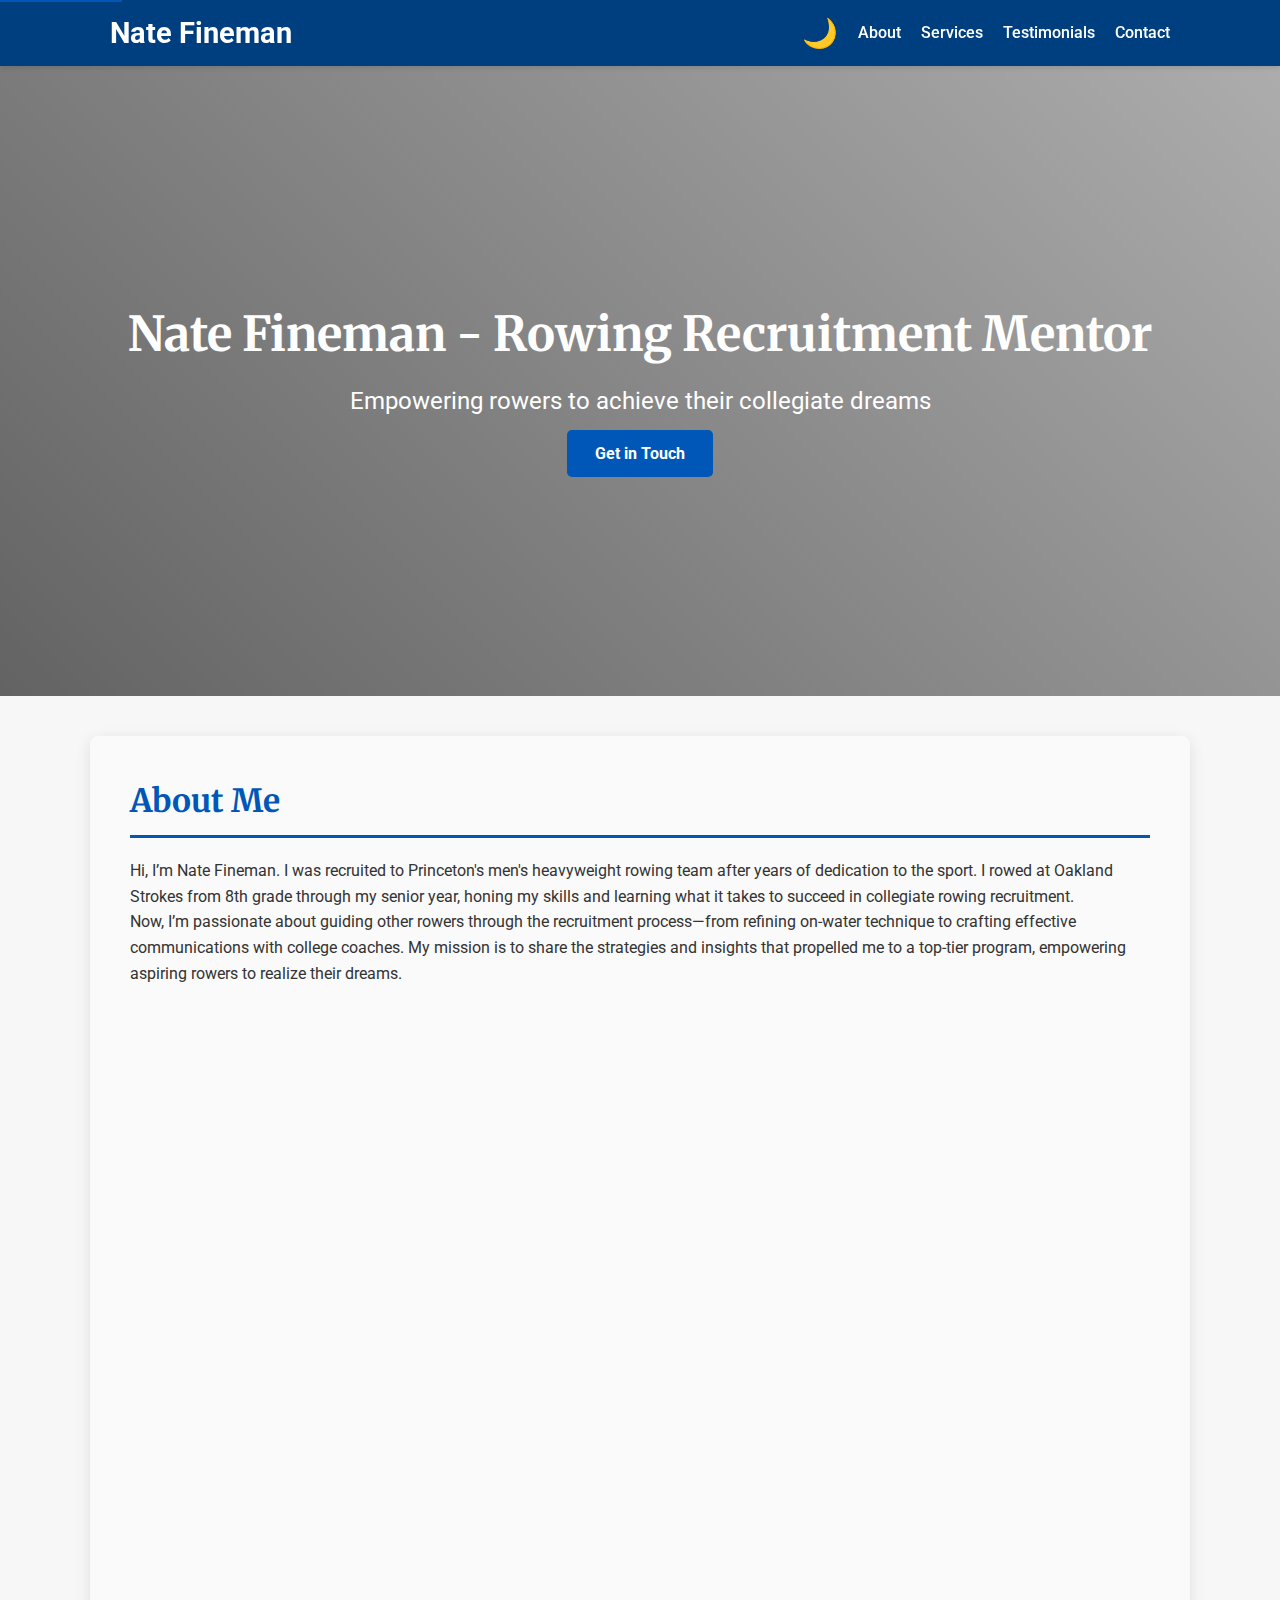
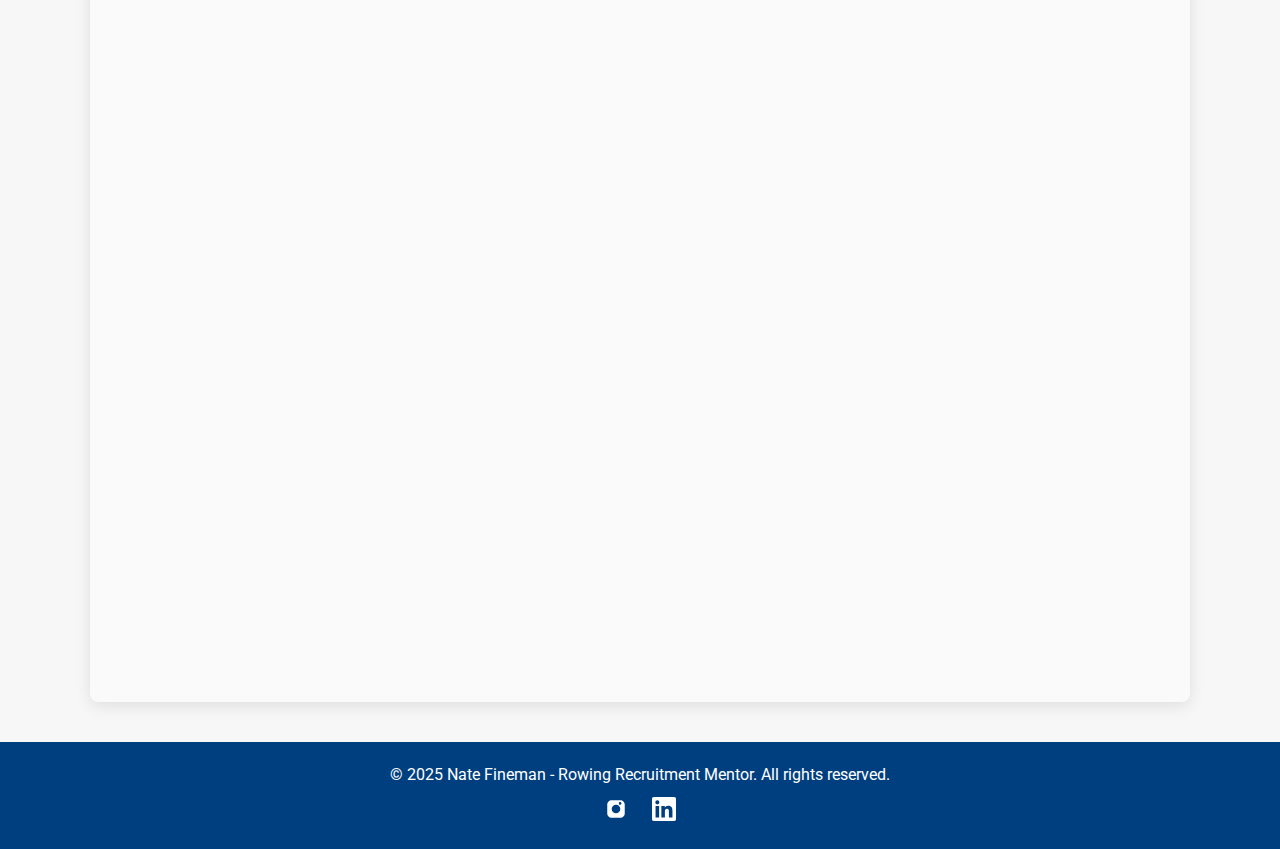
==== index.html @ 08d8b44f "Update index.html" ====
<!DOCTYPE html>
<html lang="en">
<head>
  <meta charset="UTF-8">
  <meta name="description" content="Nate Fineman - Rowing Recruitment Mentor: Helping rowers get recruited to top colleges and teams.">
  <meta name="viewport" content="width=device-width, initial-scale=1">
  <title>Nate Fineman - Rowing Recruitment Mentor</title>
  <meta name="theme-color" content="#0057B8">
  
  <!-- Favicon -->
  <link rel="icon" href="https://via.placeholder.com/32" type="image/png">
  
  <!-- Open Graph / Social Meta Tags -->
  <meta property="og:title" content="Nate Fineman - Rowing Recruitment Mentor">
  <meta property="og:description" content="Helping rowers get recruited to top colleges and teams.">
  <meta property="og:image" content="https://i.ytimg.com/vi/2VsA6l3FQAg/maxresdefault.jpg">
  <meta property="og:url" content="https://natefineman.github.io/">
  <meta property="og:type" content="website">
  
  <!-- Twitter -->
  <meta name="twitter:card" content="summary_large_image">
  <meta name="twitter:title" content="Nate Fineman - Rowing Recruitment Mentor">
  <meta name="twitter:description" content="Helping rowers get recruited to top colleges and teams.">
  <meta name="twitter:image" content="https://i.ytimg.com/vi/2VsA6l3FQAg/maxresdefault.jpg">
  
  <!-- JSON-LD Structured Data with expanded social profiles -->
  <script type="application/ld+json">
  {
    "@context": "http://schema.org",
    "@type": "Organization",
    "name": "Nate Fineman - Rowing Recruitment Mentor",
    "url": "https://natefineman.github.io/",
    "logo": "https://via.placeholder.com/150",
    "sameAs": [
      "https://instagram.com/nathanfineman",
      "https://www.linkedin.com/in/nate-fineman-291195262/"
    ]
  }
  </script>
  
  <!-- Google Fonts: Merriweather for headings, Roboto for body -->
  <link href="https://fonts.googleapis.com/css2?family=Merriweather:wght@700&family=Roboto:wght@400;700&display=swap" rel="stylesheet">
  
  <!-- Polyfill for Intersection Observer (for older browsers) -->
  <script async src="https://polyfill.io/v3/polyfill.min.js?features=IntersectionObserver"></script>
  
  <!-- CSS -->
  <style>
    /* Skip Link for Accessibility */
    .skip-link {
      position: absolute;
      top: -40px;
      left: 0;
      background: var(--primary-color);
      color: #fff;
      padding: 8px;
      z-index: 10000;
      transition: top 0.3s;
    }
    .skip-link:focus {
      top: 0;
    }
    
    /* CSS Variables for theming */
    :root {
      --primary-color: #0057B8;
      --primary-dark: #003f7f;
      --nav-bg: #003f7f;
      --text-color: #333;
      --bg-color: #f7f7f7;
      --card-bg: #fafafa;
      --newsletter-bg: #e7f0ff;
    }
    .dark-mode {
      --primary-color: #4a90e2;
      --primary-dark: #357ABD;
      --nav-bg: #111;
      --text-color: #fff;
      --bg-color: #222;
      --card-bg: #444;
      --newsletter-bg: #555;
    }
    /* Extra overlay adjustment for dark mode */
    body.dark-mode header::before {
      background: linear-gradient(45deg, rgba(0,0,0,0.8), rgba(0,0,0,0.6));
    }
    
    /* Reset & Base Styles */
    * {
      margin: 0;
      padding: 0;
      box-sizing: border-box;
    }
    body {
      font-family: 'Roboto', sans-serif;
      background: var(--bg-color);
      color: var(--text-color);
      line-height: 1.6;
      scroll-behavior: smooth;
    }
    h1, h2, h3 {
      font-family: 'Merriweather', serif;
    }
    a {
      text-decoration: none;
      color: inherit;
    }
    button {
      border: none;
      cursor: pointer;
      font-family: inherit;
    }
    a:focus, button:focus, input:focus, textarea:focus {
      outline: 2px dashed var(--primary-color);
      outline-offset: 3px;
    }
    
    /* Scroll Progress Bar */
    #progressBar {
      position: fixed;
      top: 0;
      left: 0;
      height: 4px;
      background: var(--primary-color);
      width: 0%;
      z-index: 1000;
      transition: width 0.2s ease-out;
    }
    
    /* Navigation */
    nav {
      background: var(--nav-bg);
      box-shadow: 0 2px 5px rgba(0,0,0,0.1);
      position: sticky;
      top: 0;
      z-index: 999;
    }
    .nav-container {
      max-width: 1100px;
      margin: 0 auto;
      padding: 10px 20px;
      display: flex;
      justify-content: space-between;
      align-items: center;
    }
    .nav-logo {
      font-size: 1.8rem;
      font-weight: 700;
      color: #fff;
      transition: transform 0.3s;
      /* This pushes other items (hamburger and dark mode toggle) to the right */
      flex: 1;
    }
    .nav-logo:hover {
      transform: scale(1.05);
    }
    /* Default desktop menu */
    .nav-menu {
      list-style: none;
      display: flex;
      align-items: center;
    }
    .nav-menu li {
      margin-left: 20px;
    }
    .nav-menu li a {
      color: #fff;
      font-weight: 500;
      transition: color 0.3s;
    }
    .nav-menu li a:hover {
      color: #cce0ff;
    }
    /* Mobile Menu Toggle & Dark Mode Toggle Buttons */
    .menu-toggle,
    #darkModeToggle {
      font-size: 1.8rem;
      color: #fff;
      cursor: pointer;
      background: none;
      margin-left: 10px;
    }
    /* Hide hamburger icon on larger screens */
    @media (min-width: 769px) {
      .menu-toggle {
        display: none;
      }
    }
    /* Mobile Menu: Hidden by default on small screens */
    @media (max-width: 768px) {
      .nav-menu {
        flex-direction: column;
        display: none;
        width: 100%;
      }
      .nav-menu.open {
        display: flex;
      }
    }
    
    /* Hero Section */
    header {
      position: relative;
      background: url('https://i.ytimg.com/vi/2VsA6l3FQAg/maxresdefault.jpg') no-repeat center center/cover;
      background-attachment: fixed;
      height: 70vh;
      color: #fff;
      text-align: center;
      display: flex;
      flex-direction: column;
      justify-content: center;
      padding: 0 20px;
      overflow: hidden;
    }
    header::before {
      content: "";
      position: absolute;
      top: 0;
      left: 0;
      width: 100%;
      height: 100%;
      background: linear-gradient(45deg, rgba(0,0,0,0.6), rgba(0,0,0,0.3));
      z-index: 1;
      pointer-events: none;
    }
    header h1 {
      position: relative;
      z-index: 3;
      font-size: 3rem;
      margin-bottom: 10px;
      animation: fadeInDown 1s ease-out;
    }
    header p {
      position: relative;
      z-index: 3;
      font-size: 1.5rem;
      margin-bottom: 20px;
      animation: fadeInUp 1s ease-out;
    }
    .hero-cta {
      position: relative;
      z-index: 3;
      animation: fadeIn 1.5s ease-out;
    }
    .hero-cta a {
      background: var(--primary-color);
      color: #fff;
      padding: 14px 28px;
      border-radius: 5px;
      font-weight: 700;
      transition: background 0.3s, transform 0.3s;
    }
    .hero-cta a:hover {
      background: var(--primary-dark);
      transform: scale(1.05);
    }
    
    @keyframes fadeInDown {
      from { opacity: 0; transform: translateY(-20px); }
      to { opacity: 1; transform: translateY(0); }
    }
    @keyframes fadeInUp {
      from { opacity: 0; transform: translateY(20px); }
      to { opacity: 1; transform: translateY(0); }
    }
    @keyframes fadeIn {
      from { opacity: 0; }
      to { opacity: 1; }
    }
    
    /* Main Content */
    .container {
      max-width: 1100px;
      margin: 40px auto;
      background: var(--card-bg);
      padding: 40px;
      border-radius: 8px;
      box-shadow: 0 4px 16px rgba(0,0,0,0.1);
    }
    section {
      margin-bottom: 60px;
      opacity: 0;
      transform: translateY(20px);
      transition: opacity 0.6s ease-out, transform 0.6s ease-out;
    }
    section.in-view {
      opacity: 1;
      transform: translateY(0);
    }
    .section-title {
      margin-bottom: 20px;
      color: var(--primary-color);
      font-size: 2rem;
      border-bottom: 3px solid var(--primary-color);
      padding-bottom: 8px;
    }
    
    /* Services Section (CSS Grid) */
    .services {
      display: grid;
      grid-template-columns: repeat(auto-fit, minmax(300px, 1fr));
      gap: 20px;
    }
    .service {
      padding: 20px;
      background: var(--card-bg);
      border: 1px solid #ddd;
      border-radius: 5px;
      transition: transform 0.3s, box-shadow 0.3s;
    }
    .service:hover {
      transform: translateY(-8px);
      box-shadow: 0 8px 20px rgba(0,0,0,0.15);
    }
    .service h3 {
      margin-bottom: 10px;
      color: var(--nav-bg);
    }
    
    /* Testimonials Carousel */
    .carousel {
      position: relative;
      overflow: hidden;
      border: 1px solid #ddd;
      border-radius: 5px;
      background: var(--card-bg);
    }
    .carousel-inner {
      display: flex;
      transition: transform 0.5s ease-in-out;
    }
    .carousel-item {
      min-width: 100%;
      padding: 40px 20px;
      text-align: center;
    }
    .carousel-controls {
      position: absolute;
      top: 50%;
      width: 100%;
      display: flex;
      justify-content: space-between;
      transform: translateY(-50%);
    }
    .carousel-controls button {
      background: rgba(0,0,0,0.5);
      color: #fff;
      padding: 10px;
      font-size: 1.5rem;
      transition: background 0.3s;
    }
    .carousel-controls button:hover {
      background: rgba(0,0,0,0.7);
    }
    
    /* Contact Form */
    form {
      max-width: 600px;
      margin: 0 auto;
    }
    form label {
      display: block;
      margin: 10px 0 5px;
      font-weight: bold;
    }
    form input, form textarea {
      width: 100%;
      padding: 12px;
      border: 1px solid #ddd;
      border-radius: 5px;
      margin-bottom: 15px;
      background: #fff;
      color: var(--text-color);
    }
    form button {
      background: var(--primary-color);
      color: #fff;
      padding: 12px 24px;
      border-radius: 5px;
      font-size: 1rem;
      transition: background 0.3s, transform 0.3s;
    }
    form button:hover {
      background: var(--primary-dark);
      transform: scale(1.02);
    }
    
    /* Footer */
    footer {
      background: var(--nav-bg);
      color: #fff;
      text-align: center;
      padding: 20px;
      margin-top: 20px;
    }
    footer .social-links {
      margin-top: 10px;
    }
    footer .social-links a {
      margin: 0 10px;
      transition: color 0.3s;
    }
    footer .social-links a:hover {
      color: #cce0ff;
    }
    
    /* Back-to-Top Button */
    #backToTop {
      position: fixed;
      bottom: 30px;
      right: 30px;
      background: var(--primary-color);
      color: #fff;
      border-radius: 50%;
      width: 50px;
      height: 50px;
      font-size: 1.5rem;
      display: none;
      align-items: center;
      justify-content: center;
      box-shadow: 0 4px 8px rgba(0,0,0,0.2);
      transition: background 0.3s, transform 0.3s;
      z-index: 1000;
    }
    #backToTop:hover {
      background: var(--primary-dark);
      transform: scale(1.05);
    }
    
    /* Additional focus styling for interactive elements */
    button:focus, a:focus {
      box-shadow: 0 0 0 3px var(--primary-color);
    }
  </style>
</head>
<body>
  <!-- Skip to content link for accessibility -->
  <a href="#mainContent" class="skip-link">Skip to content</a>
  
  <!-- Scroll Progress Bar -->
  <div id="progressBar"></div>
  
  <nav role="navigation">
    <div class="nav-container">
      <div class="nav-logo">Nate Fineman</div>
      <!-- Mobile menu toggle with ARIA attributes -->
      <button class="menu-toggle" id="mobile-menu" aria-label="Toggle navigation" aria-controls="nav-menu" aria-expanded="false">&#9776;</button>
      <!-- Dark mode toggle button -->
      <button id="darkModeToggle" aria-label="Toggle Dark Mode">🌙</button>
      <ul class="nav-menu" id="nav-menu">
        <li><a href="#about">About</a></li>
        <li><a href="#services">Services</a></li>
        <li><a href="#testimonials">Testimonials</a></li>
        <li><a href="#contact">Contact</a></li>
      </ul>
    </div>
  </nav>
  
  <header>
    <h1>Nate Fineman - Rowing Recruitment Mentor</h1>
    <p>Empowering rowers to achieve their collegiate dreams</p>
    <div class="hero-cta">
      <a href="#contact">Get in Touch</a>
    </div>
  </header>
  
  <!-- Main content starts here -->
  <main id="mainContent">
    <div class="container">
      <section id="about">
        <h2 class="section-title">About Me</h2>
        <p>Hi, I’m Nate Fineman. I was recruited to Princeton's men's heavyweight rowing team after years of dedication to the sport. I rowed at Oakland Strokes from 8th grade through my senior year, honing my skills and learning what it takes to succeed in collegiate rowing recruitment.</p>
        <p>Now, I’m passionate about guiding other rowers through the recruitment process—from refining on-water technique to crafting effective communications with college coaches. My mission is to share the strategies and insights that propelled me to a top-tier program, empowering aspiring rowers to realize their dreams.</p>
      </section>
      
      <!-- Services Section -->
      <section id="services">
        <h2 class="section-title">Services</h2>
        <div class="services">
          <div class="service">
            <h3>Video Consultations</h3>
            <p>Connect one-on-one via video calls to receive personalized advice and strategies tailored to your unique strengths and recruitment goals.</p>
          </div>
          <div class="service">
            <h3>PDF Guides</h3>
            <p>Access professionally curated PDF guides filled with actionable tips and insights to help you navigate the recruitment process with confidence.</p>
          </div>
          <div class="service">
            <h3>Ongoing Mentorship &amp; Coaching</h3>
            <p>Benefit from continuous support and expert guidance through regular mentorship sessions designed to refine your skills and keep you on track toward success.</p>
          </div>
        </div>
      </section>
      
      <!-- Testimonials Section with Carousel -->
      <section id="testimonials">
        <h2 class="section-title">Testimonials</h2>
        <div class="carousel" id="carousel">
          <div class="carousel-inner">
            <div class="carousel-item">
              <p>"Nate’s guidance transformed my approach to rowing recruitment. His insights on technique and coach communication made all the difference!"</p>
              <p><strong>- A Recruited Rower</strong></p>
            </div>
            <div class="carousel-item">
              <p>"Thanks to Nate, I refined my training and learned how to effectively reach out to college coaches. His mentorship was invaluable!"</p>
              <p><strong>- Another Successful Recruit</strong></p>
            </div>
          </div>
          <div class="carousel-controls">
            <button id="prev" aria-label="Previous">&#10094;</button>
            <button id="next" aria-label="Next">&#10095;</button>
          </div>
        </div>
      </section>
      
      <!-- Contact Section -->
      <section id="contact">
        <h2 class="section-title">Contact Me</h2>
        <form action="https://formspree.io/f/mldglbzp" method="POST">
          <label for="name">Name</label>
          <input type="text" id="name" name="name" placeholder="Your full name" required>
          
          <label for="email">Email</label>
          <input type="email" id="email" name="email" placeholder="Your email address" required>
          
          <label for="message">Message</label>
          <textarea id="message" name="message" rows="5" placeholder="How can I help you?" required></textarea>
          
          <button type="submit">Send Message</button>
        </form>
      </section>
    </div>
  </main>
  
  <footer>
    <p>&copy; 2025 Nate Fineman - Rowing Recruitment Mentor. All rights reserved.</p>
    <div class="social-links">
      <a href="https://instagram.com/nathanfineman" target="_blank" aria-label="Instagram">
        <!-- Revised Instagram Glyph Icon -->
        <svg xmlns="http://www.w3.org/2000/svg" width="24" height="24" viewBox="0 0 512 512">
          <path fill="currentColor" d="M349.33,69.33H162.67C113.97,69.33,69.33,113.97,69.33,162.67v186.67
            c0,48.7,44.64,93.33,93.33,93.33h186.67c48.7,0,93.33-44.64,93.33-93.33V162.67
            C442.67,113.97,398.03,69.33,349.33,69.33z M256,346.67c-50.63,0-92.02-41.39-92.02-92.02
            S205.37,162.67,256,162.67s92.02,41.39,92.02,92.02S306.63,346.67,256,346.67z
            M370.67,136c0,14.76-11.98,26.73-26.73,26.73S317.21,150.76,317.21,136
            s11.98-26.73,26.73-26.73S370.67,121.24,370.67,136z"/>
        </svg>
      </a>
      <a href="https://www.linkedin.com/in/nate-fineman-291195262/" target="_blank" aria-label="LinkedIn">
        <svg width="24" height="24" viewBox="0 0 24 24">
          <path fill="currentColor" d="M20.447 20.452h-3.554v-5.569c0-1.327-.027-3.037-1.852-3.037-1.853 
          0-2.137 1.445-2.137 2.939v5.667H9.357V9h3.414v1.561h.049c.476-.9 1.637-1.852 
          3.367-1.852 3.601 0 4.268 2.37 4.268 5.455v6.288zM5.337 
          7.433a2.062 2.062 0 1 1 0-4.124 2.062 2.062 0 0 1 0 4.124zm1.777 
          13.019H3.56V9h3.554v11.452zM22.225 0H1.771C.792 0 0 .771 0 
          1.723v20.554C0 23.229.792 24 1.771 24h20.451C23.208 24 24 
          23.229 24 22.277V1.723C24 .771 23.208 0 22.225 0z"/>
        </svg>
      </a>
    </div>
  </footer>
  
  <button id="backToTop" aria-label="Back to Top">&#8679;</button>
  
  <!-- JavaScript -->
  <script>
    // Mobile Navigation Toggle
    const menuToggle = document.getElementById('mobile-menu');
    const navMenu = document.getElementById('nav-menu');
    menuToggle.addEventListener('click', () => {
      navMenu.classList.toggle('open');
      const expanded = navMenu.classList.contains('open');
      menuToggle.setAttribute('aria-expanded', expanded);
    });
    
    // Smooth Scrolling for Nav Links
    document.querySelectorAll('nav a').forEach(anchor => {
      anchor.addEventListener('click', function(e) {
        e.preventDefault();
        const targetID = this.getAttribute('href').substring(1);
        document.getElementById(targetID).scrollIntoView({ behavior: 'smooth' });
        if (window.innerWidth < 768) {
          navMenu.classList.remove('open');
          menuToggle.setAttribute('aria-expanded', false);
        }
      });
    });
    
    // Dark Mode Toggle with localStorage support
    const darkModeToggle = document.getElementById('darkModeToggle');
    darkModeToggle.addEventListener('click', () => {
      document.body.classList.toggle('dark-mode');
      localStorage.setItem('darkMode', document.body.classList.contains('dark-mode'));
      darkModeToggle.textContent = document.body.classList.contains('dark-mode') ? '☀️' : '🌙';
    });
    if (localStorage.getItem('darkMode') === 'true') {
      document.body.classList.add('dark-mode');
      darkModeToggle.textContent = '☀️';
    }
    
    // Testimonials Carousel Functionality
    const carousel = document.getElementById('carousel');
    const carouselInner = carousel.querySelector('.carousel-inner');
    const carouselItems = carousel.querySelectorAll('.carousel-item');
    const prevButton = document.getElementById('prev');
    const nextButton = document.getElementById('next');
    let currentIndex = 0;
    const totalItems = carouselItems.length;
    let autoAdvanceInterval;
    
    function showItem(index) {
      carouselInner.style.transform = `translateX(-${index * 100}%)`;
    }
    
    function autoAdvance() {
      currentIndex = (currentIndex + 1) % totalItems;
      showItem(currentIndex);
    }
    
    prevButton.addEventListener('click', () => {
      currentIndex = (currentIndex - 1 + totalItems) % totalItems;
      showItem(currentIndex);
    });
    nextButton.addEventListener('click', () => {
      currentIndex = (currentIndex + 1) % totalItems;
      showItem(currentIndex);
    });
    
    autoAdvanceInterval = setInterval(autoAdvance, 5000);
    carousel.addEventListener('mouseenter', () => clearInterval(autoAdvanceInterval));
    carousel.addEventListener('mouseleave', () => autoAdvanceInterval = setInterval(autoAdvance, 5000));
    
    // Back-to-Top Button & Scroll Progress Bar
    const backToTop = document.getElementById('backToTop');
    window.addEventListener('scroll', () => {
      backToTop.style.display = (window.pageYOffset > 300) ? 'flex' : 'none';
      const scrollProgress = (window.pageYOffset / (document.body.scrollHeight - window.innerHeight)) * 100;
      document.getElementById('progressBar').style.width = scrollProgress + '%';
    });
    backToTop.addEventListener('click', () => {
      window.scrollTo({ top: 0, behavior: 'smooth' });
    });
    
    // Section Fade-In on Scroll using Intersection Observer
    const observer = new IntersectionObserver(entries => {
      entries.forEach(entry => {
        if (entry.isIntersecting) {
          entry.target.classList.add('in-view');
          observer.unobserve(entry.target);
        }
      });
    }, { threshold: 0.1 });
    document.querySelectorAll('section').forEach(section => observer.observe(section));
  </script>
</body>
</html>
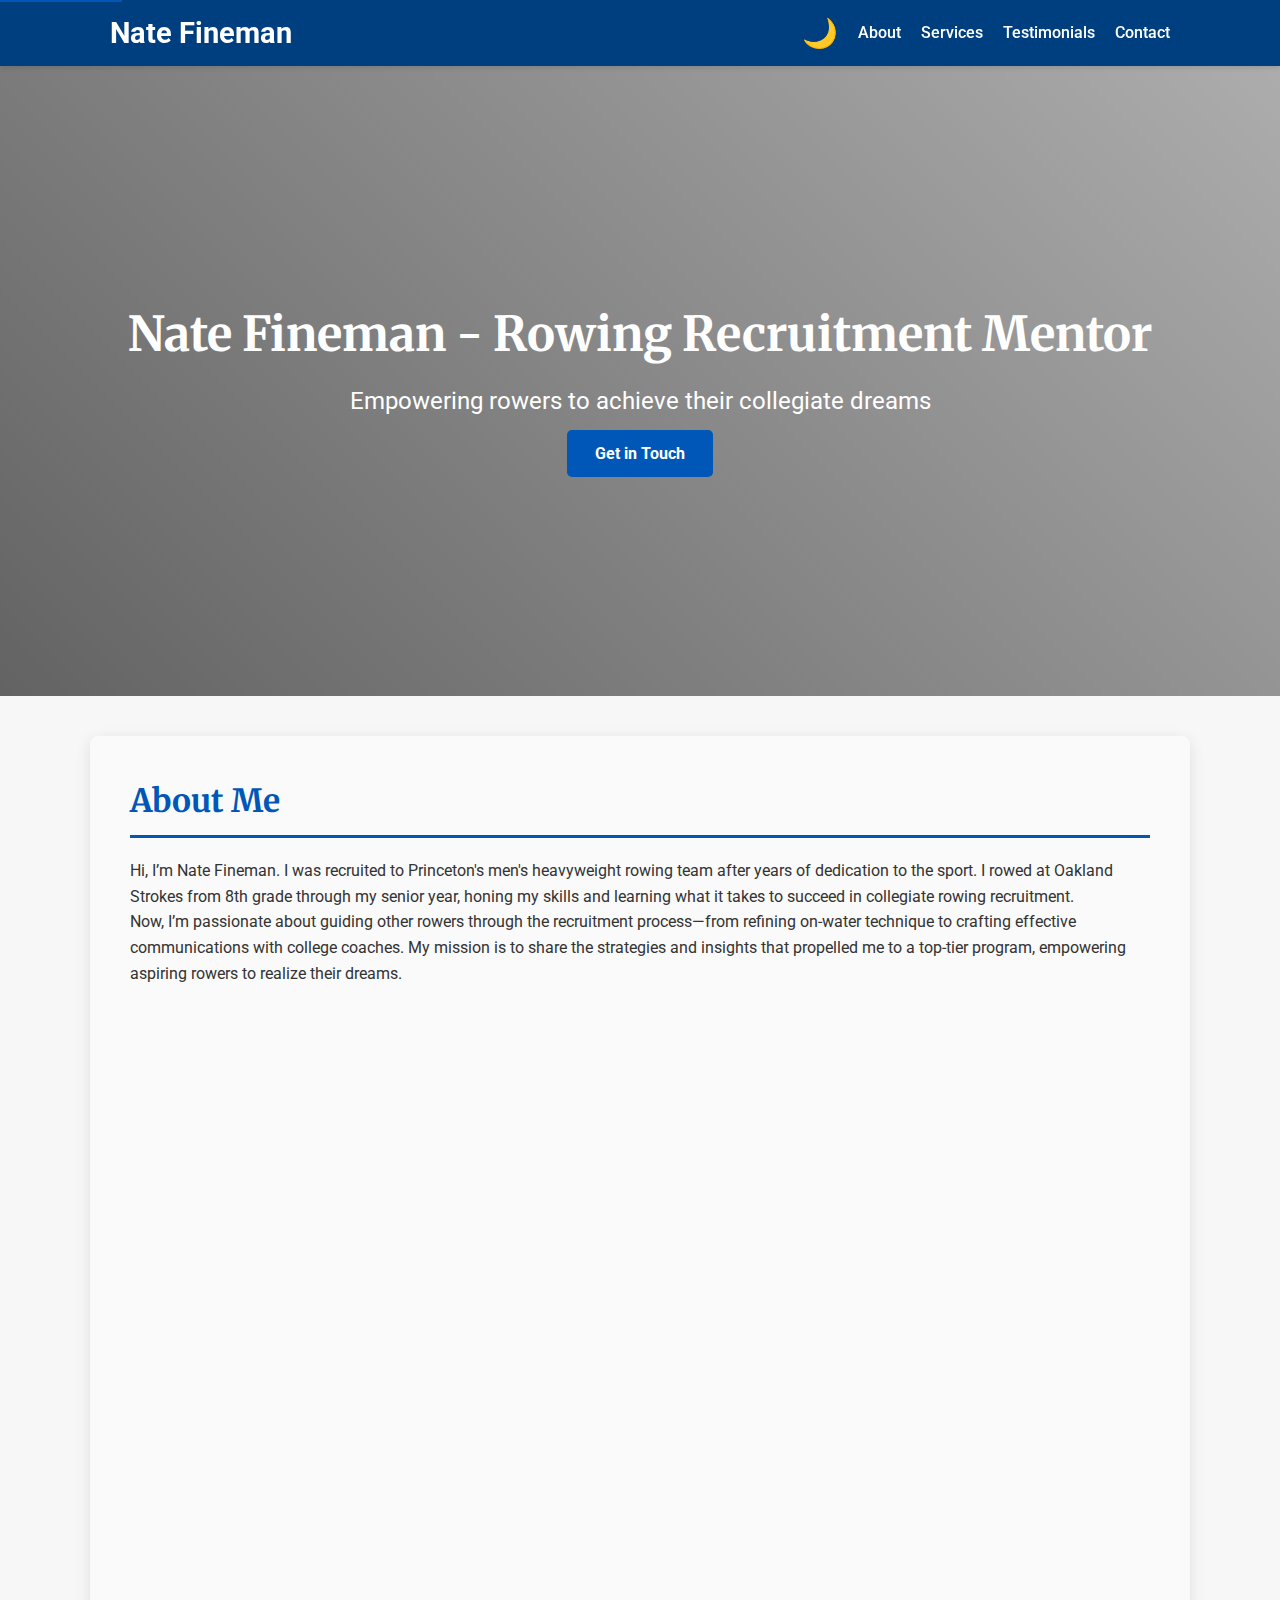
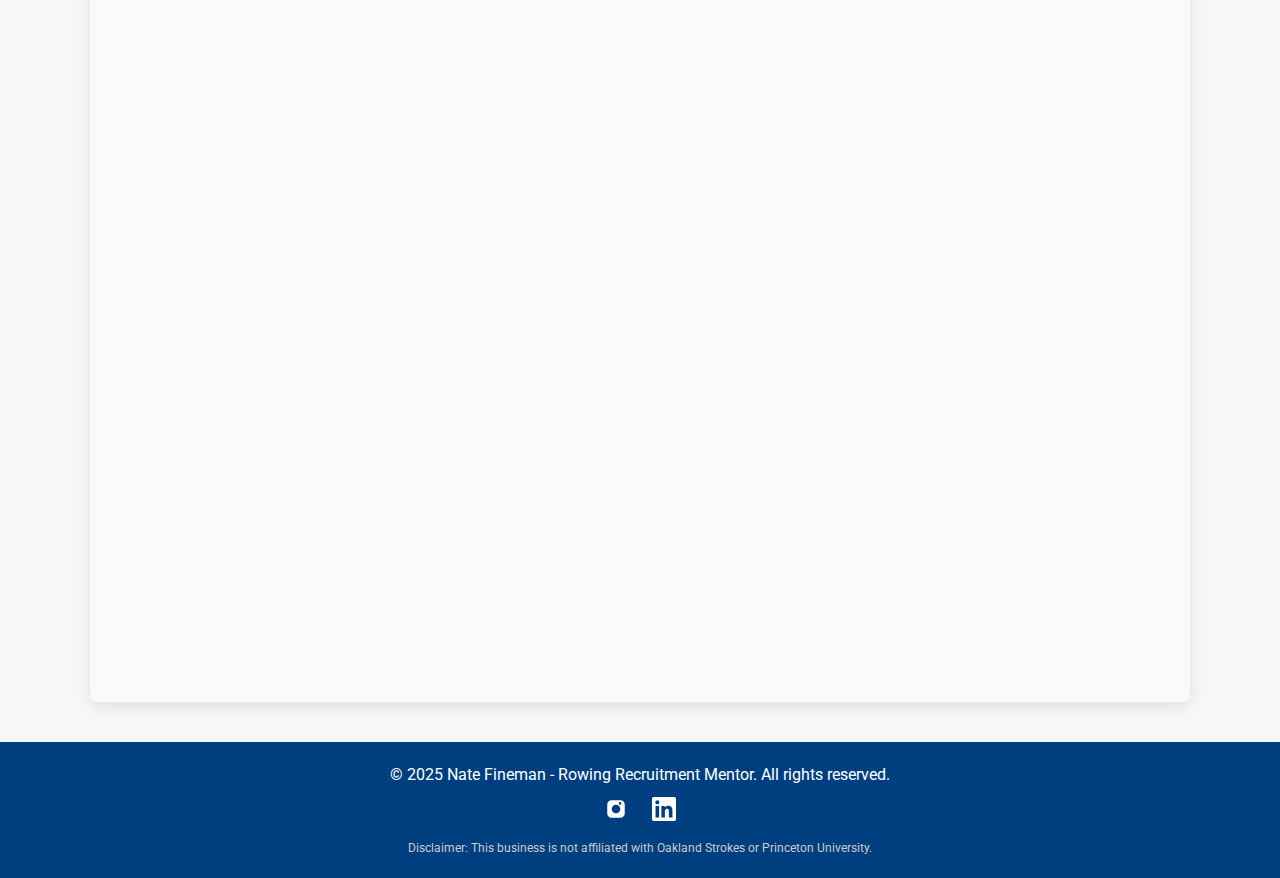
==== commit 149aefff: "Update index.html" ====
--- a/index.html
+++ b/index.html
@@ -402,6 +402,11 @@
     }
     footer .social-links a:hover {
       color: #cce0ff;
+    }
+    footer .disclaimer {
+      font-size: 0.75rem;
+      margin-top: 10px;
+      color: #ccc;
     }
     
     /* Back-to-Top Button */
@@ -558,6 +563,7 @@
         </svg>
       </a>
     </div>
+    <p class="disclaimer">Disclaimer: This business is not affiliated with Oakland Strokes or Princeton University.</p>
   </footer>
   
   <button id="backToTop" aria-label="Back to Top">&#8679;</button>
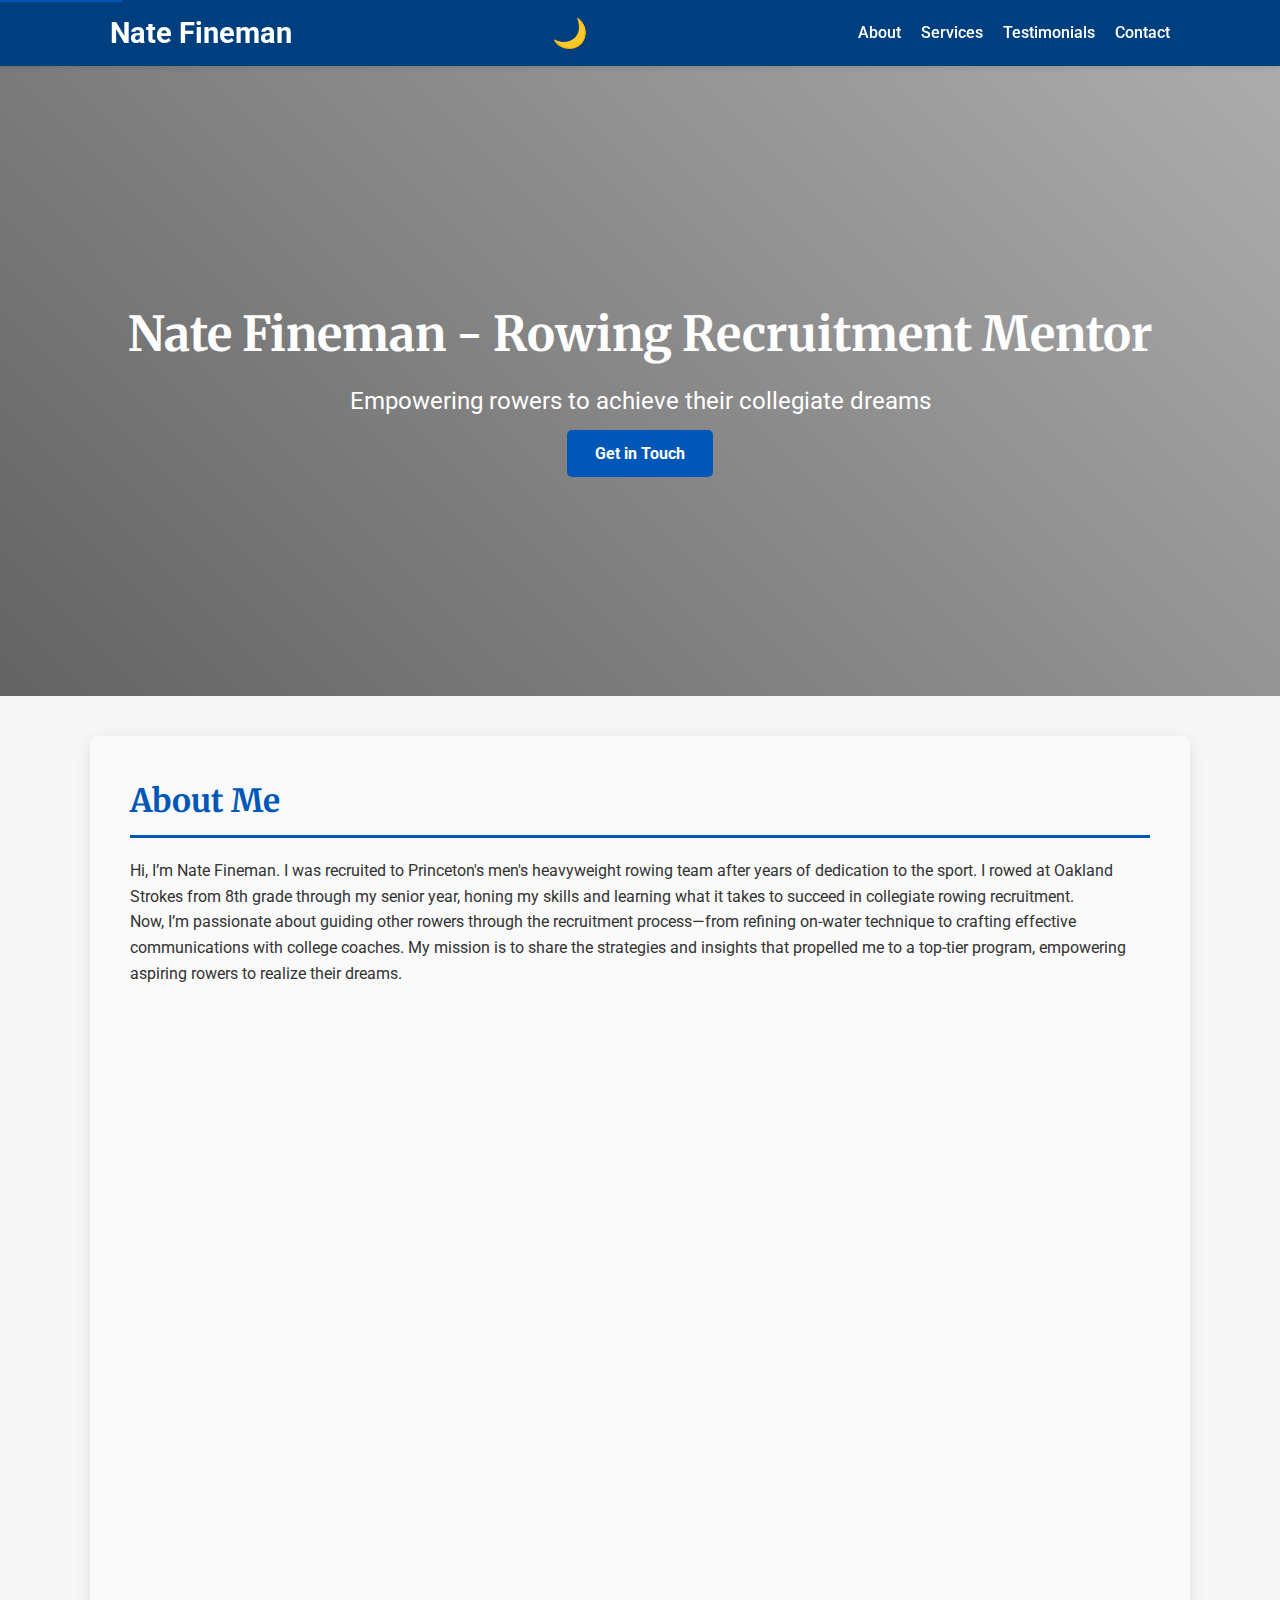
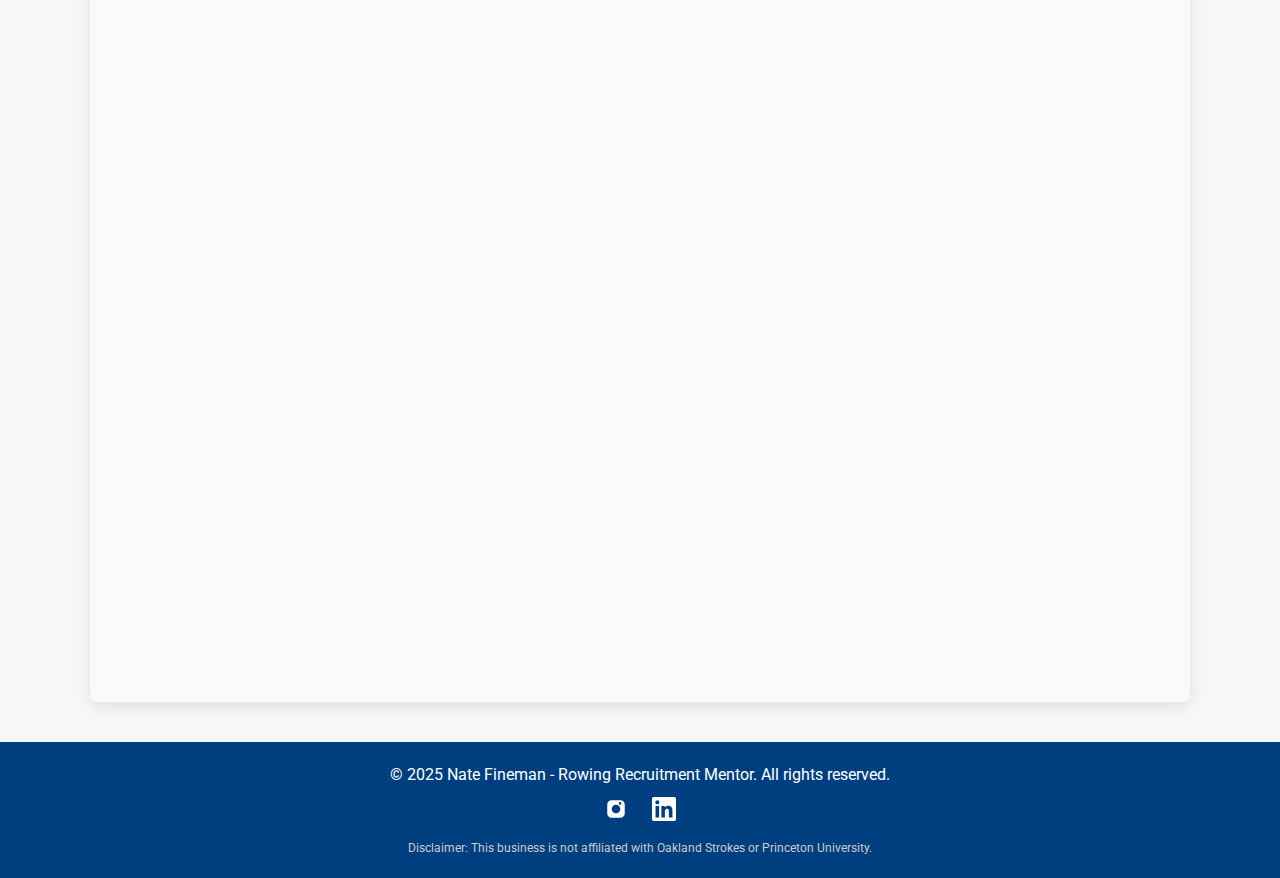
==== commit bfc023c5: "Update index.html" ====
--- a/index.html
+++ b/index.html
@@ -115,18 +115,6 @@
       outline-offset: 3px;
     }
     
-    /* Scroll Progress Bar */
-    #progressBar {
-      position: fixed;
-      top: 0;
-      left: 0;
-      height: 4px;
-      background: var(--primary-color);
-      width: 0%;
-      z-index: 1000;
-      transition: width 0.2s ease-out;
-    }
-    
     /* Navigation */
     nav {
       background: var(--nav-bg);
@@ -147,12 +135,7 @@
       font-size: 1.8rem;
       font-weight: 700;
       color: #fff;
-      transition: transform 0.3s;
-      /* This pushes other items (hamburger and dark mode toggle) to the right */
-      flex: 1;
-    }
-    .nav-logo:hover {
-      transform: scale(1.05);
+      /* Removed hover scaling to prevent jump */
     }
     /* Default desktop menu */
     .nav-menu {
@@ -441,9 +424,6 @@
 <body>
   <!-- Skip to content link for accessibility -->
   <a href="#mainContent" class="skip-link">Skip to content</a>
-  
-  <!-- Scroll Progress Bar -->
-  <div id="progressBar"></div>
   
   <nav role="navigation">
     <div class="nav-container">
@@ -636,12 +616,10 @@
     carousel.addEventListener('mouseenter', () => clearInterval(autoAdvanceInterval));
     carousel.addEventListener('mouseleave', () => autoAdvanceInterval = setInterval(autoAdvance, 5000));
     
-    // Back-to-Top Button & Scroll Progress Bar
+    // Back-to-Top Button
     const backToTop = document.getElementById('backToTop');
     window.addEventListener('scroll', () => {
       backToTop.style.display = (window.pageYOffset > 300) ? 'flex' : 'none';
-      const scrollProgress = (window.pageYOffset / (document.body.scrollHeight - window.innerHeight)) * 100;
-      document.getElementById('progressBar').style.width = scrollProgress + '%';
     });
     backToTop.addEventListener('click', () => {
       window.scrollTo({ top: 0, behavior: 'smooth' });
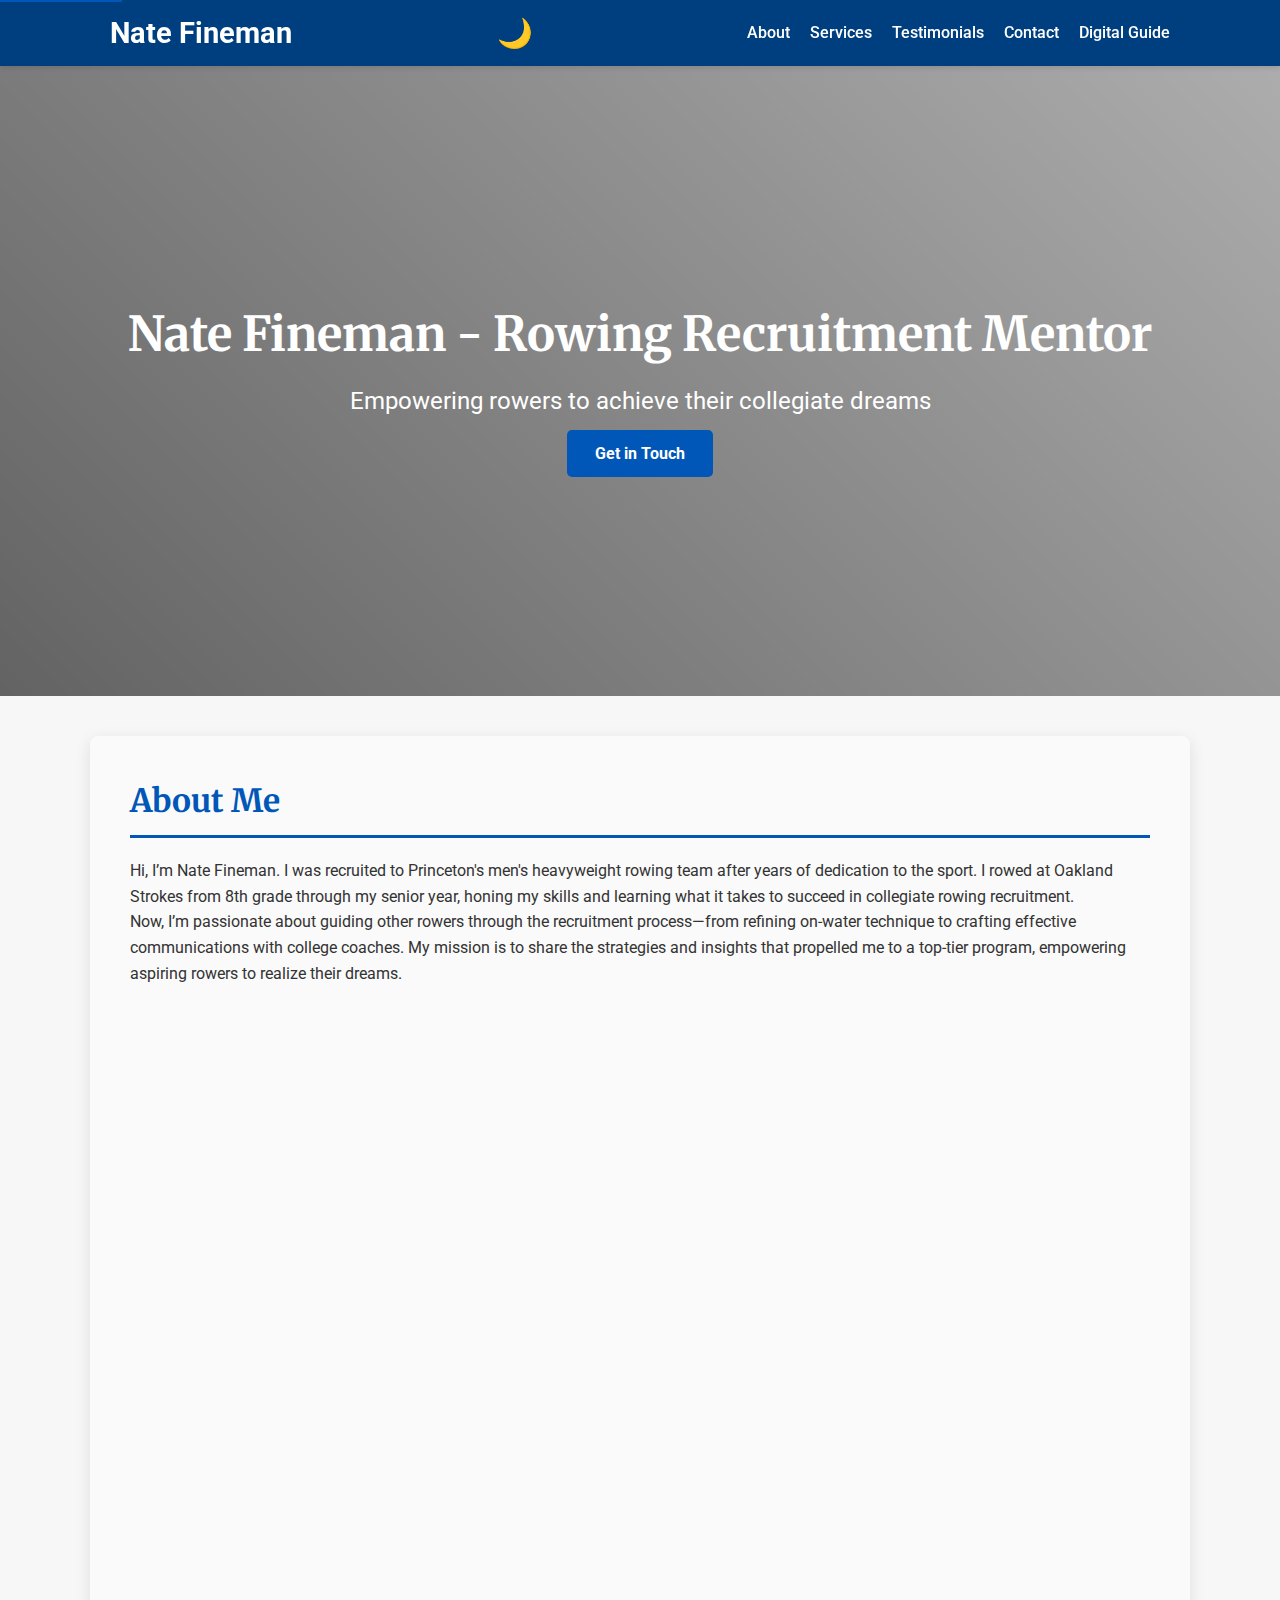
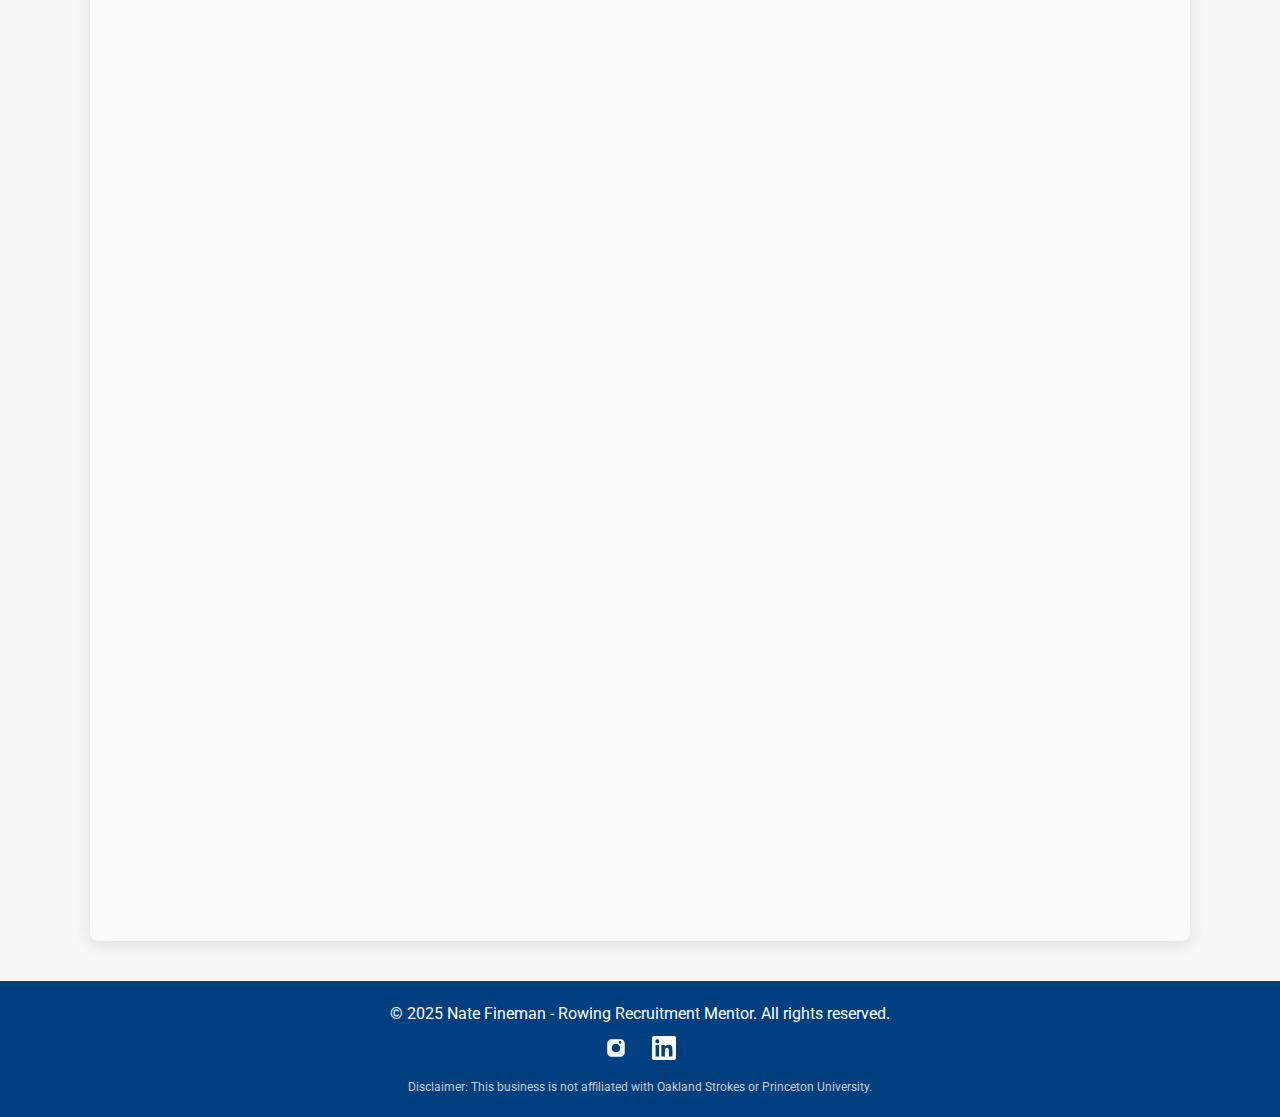
==== commit 465661bc: "Update index.html" ====
--- a/index.html
+++ b/index.html
@@ -135,7 +135,6 @@
       font-size: 1.8rem;
       font-weight: 700;
       color: #fff;
-      /* Removed hover scaling to prevent jump */
     }
     /* Default desktop menu */
     .nav-menu {
@@ -437,6 +436,8 @@
         <li><a href="#services">Services</a></li>
         <li><a href="#testimonials">Testimonials</a></li>
         <li><a href="#contact">Contact</a></li>
+        <!-- New Digital Guide Link -->
+        <li><a href="guide.html">Digital Guide</a></li>
       </ul>
     </div>
   </nav>
@@ -456,6 +457,15 @@
         <h2 class="section-title">About Me</h2>
         <p>Hi, I’m Nate Fineman. I was recruited to Princeton's men's heavyweight rowing team after years of dedication to the sport. I rowed at Oakland Strokes from 8th grade through my senior year, honing my skills and learning what it takes to succeed in collegiate rowing recruitment.</p>
         <p>Now, I’m passionate about guiding other rowers through the recruitment process—from refining on-water technique to crafting effective communications with college coaches. My mission is to share the strategies and insights that propelled me to a top-tier program, empowering aspiring rowers to realize their dreams.</p>
+      </section>
+      
+      <!-- New Digital Guide Promo Section -->
+      <section id="digital-guide">
+        <h2 class="section-title">Digital Guide</h2>
+        <p>Discover our comprehensive digital guide to improving your 2K erg time! Perfect for rowers at all levels looking to refine their technique and boost performance. Click below to learn more and purchase your copy today.</p>
+        <div style="text-align:center; margin-top:20px;">
+          <a href="guide.html" class="btn" style="padding: 14px 28px; background: var(--primary-color); color: #fff; text-decoration: none; border-radius: 5px;">View Digital Guide</a>
+        </div>
       </section>
       
       <!-- Services Section -->
@@ -521,7 +531,6 @@
     <p>&copy; 2025 Nate Fineman - Rowing Recruitment Mentor. All rights reserved.</p>
     <div class="social-links">
       <a href="https://instagram.com/nathanfineman" target="_blank" aria-label="Instagram">
-        <!-- Revised Instagram Glyph Icon -->
         <svg xmlns="http://www.w3.org/2000/svg" width="24" height="24" viewBox="0 0 512 512">
           <path fill="currentColor" d="M349.33,69.33H162.67C113.97,69.33,69.33,113.97,69.33,162.67v186.67
             c0,48.7,44.64,93.33,93.33,93.33h186.67c48.7,0,93.33-44.64,93.33-93.33V162.67
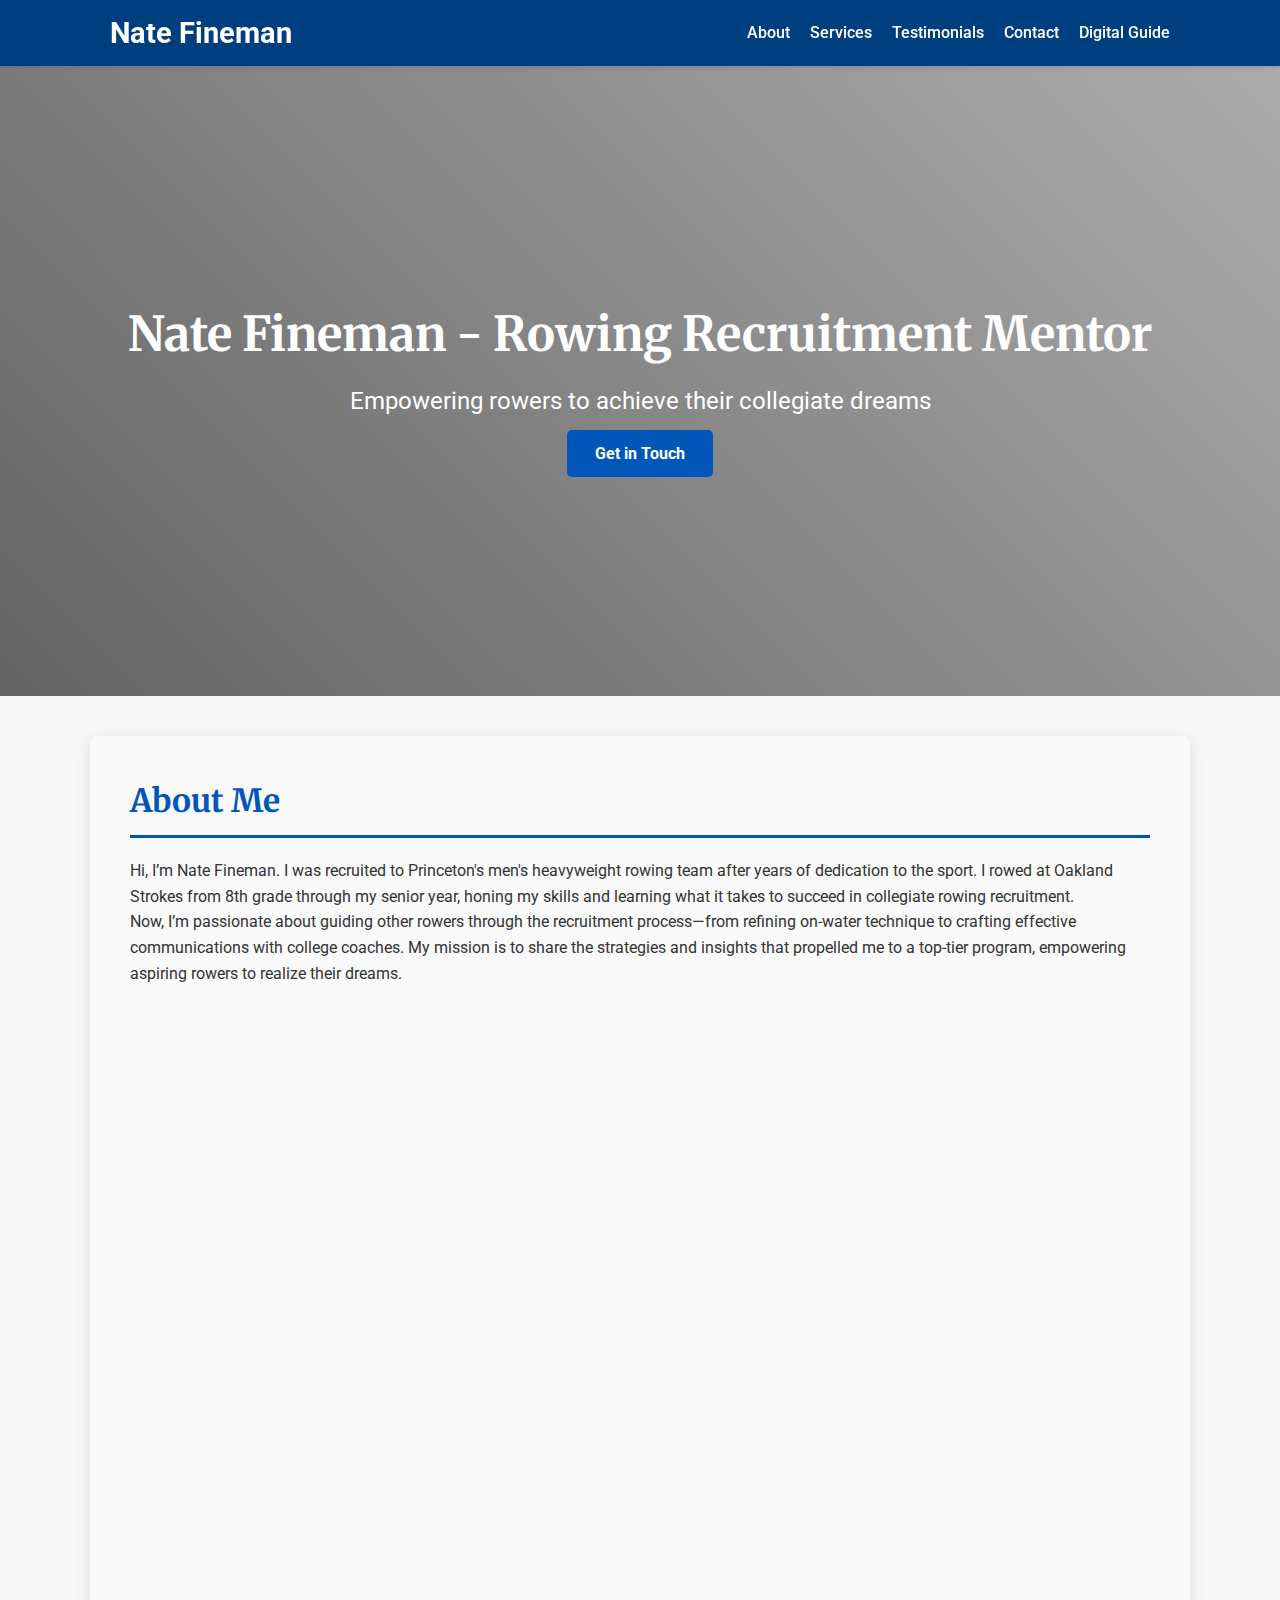
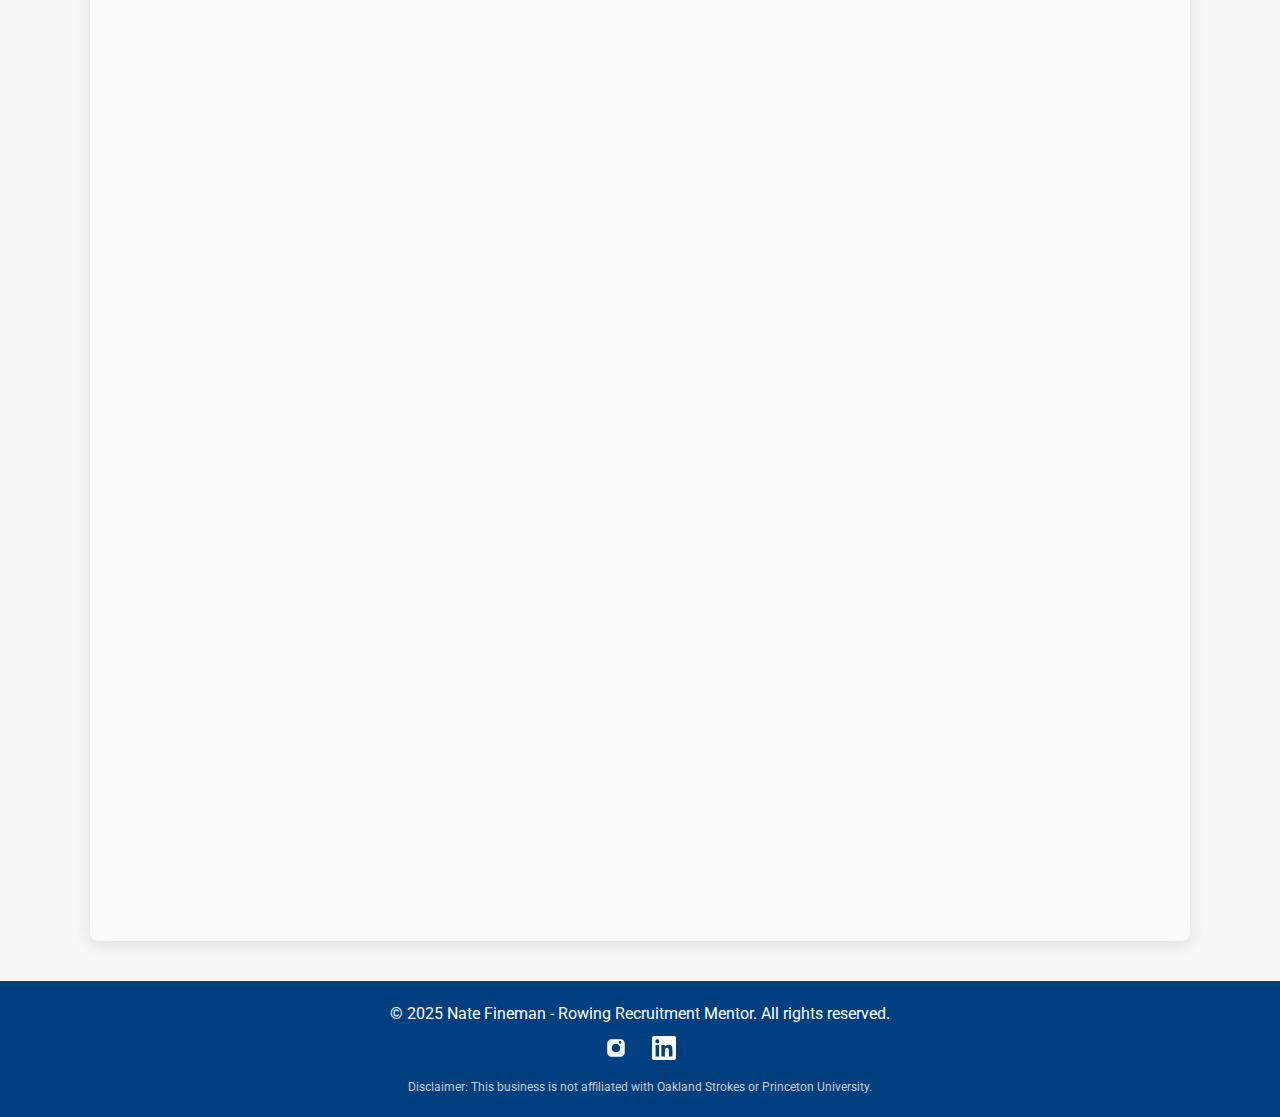
==== commit a70c4483: "Update index.html" ====
--- a/index.html
+++ b/index.html
@@ -46,45 +46,6 @@
   
   <!-- CSS -->
   <style>
-    /* Skip Link for Accessibility */
-    .skip-link {
-      position: absolute;
-      top: -40px;
-      left: 0;
-      background: var(--primary-color);
-      color: #fff;
-      padding: 8px;
-      z-index: 10000;
-      transition: top 0.3s;
-    }
-    .skip-link:focus {
-      top: 0;
-    }
-    
-    /* CSS Variables for theming */
-    :root {
-      --primary-color: #0057B8;
-      --primary-dark: #003f7f;
-      --nav-bg: #003f7f;
-      --text-color: #333;
-      --bg-color: #f7f7f7;
-      --card-bg: #fafafa;
-      --newsletter-bg: #e7f0ff;
-    }
-    .dark-mode {
-      --primary-color: #4a90e2;
-      --primary-dark: #357ABD;
-      --nav-bg: #111;
-      --text-color: #fff;
-      --bg-color: #222;
-      --card-bg: #444;
-      --newsletter-bg: #555;
-    }
-    /* Extra overlay adjustment for dark mode */
-    body.dark-mode header::before {
-      background: linear-gradient(45deg, rgba(0,0,0,0.8), rgba(0,0,0,0.6));
-    }
-    
     /* Reset & Base Styles */
     * {
       margin: 0;
@@ -93,8 +54,8 @@
     }
     body {
       font-family: 'Roboto', sans-serif;
-      background: var(--bg-color);
-      color: var(--text-color);
+      background: #f7f7f7;
+      color: #333;
       line-height: 1.6;
       scroll-behavior: smooth;
     }
@@ -111,13 +72,13 @@
       font-family: inherit;
     }
     a:focus, button:focus, input:focus, textarea:focus {
-      outline: 2px dashed var(--primary-color);
+      outline: 2px dashed #0057B8;
       outline-offset: 3px;
     }
     
     /* Navigation */
     nav {
-      background: var(--nav-bg);
+      background: #003f7f;
       box-shadow: 0 2px 5px rgba(0,0,0,0.1);
       position: sticky;
       top: 0;
@@ -136,7 +97,6 @@
       font-weight: 700;
       color: #fff;
     }
-    /* Default desktop menu */
     .nav-menu {
       list-style: none;
       display: flex;
@@ -153,22 +113,18 @@
     .nav-menu li a:hover {
       color: #cce0ff;
     }
-    /* Mobile Menu Toggle & Dark Mode Toggle Buttons */
-    .menu-toggle,
-    #darkModeToggle {
+    .menu-toggle {
       font-size: 1.8rem;
       color: #fff;
       cursor: pointer;
       background: none;
       margin-left: 10px;
     }
-    /* Hide hamburger icon on larger screens */
     @media (min-width: 769px) {
       .menu-toggle {
         display: none;
       }
     }
-    /* Mobile Menu: Hidden by default on small screens */
     @media (max-width: 768px) {
       .nav-menu {
         flex-direction: column;
@@ -225,7 +181,7 @@
       animation: fadeIn 1.5s ease-out;
     }
     .hero-cta a {
-      background: var(--primary-color);
+      background: #0057B8;
       color: #fff;
       padding: 14px 28px;
       border-radius: 5px;
@@ -233,7 +189,7 @@
       transition: background 0.3s, transform 0.3s;
     }
     .hero-cta a:hover {
-      background: var(--primary-dark);
+      background: #003f7f;
       transform: scale(1.05);
     }
     
@@ -254,7 +210,7 @@
     .container {
       max-width: 1100px;
       margin: 40px auto;
-      background: var(--card-bg);
+      background: #fafafa;
       padding: 40px;
       border-radius: 8px;
       box-shadow: 0 4px 16px rgba(0,0,0,0.1);
@@ -271,9 +227,9 @@
     }
     .section-title {
       margin-bottom: 20px;
-      color: var(--primary-color);
+      color: #0057B8;
       font-size: 2rem;
-      border-bottom: 3px solid var(--primary-color);
+      border-bottom: 3px solid #0057B8;
       padding-bottom: 8px;
     }
     
@@ -285,7 +241,7 @@
     }
     .service {
       padding: 20px;
-      background: var(--card-bg);
+      background: #fafafa;
       border: 1px solid #ddd;
       border-radius: 5px;
       transition: transform 0.3s, box-shadow 0.3s;
@@ -296,7 +252,7 @@
     }
     .service h3 {
       margin-bottom: 10px;
-      color: var(--nav-bg);
+      color: #003f7f;
     }
     
     /* Testimonials Carousel */
@@ -305,7 +261,7 @@
       overflow: hidden;
       border: 1px solid #ddd;
       border-radius: 5px;
-      background: var(--card-bg);
+      background: #fafafa;
     }
     .carousel-inner {
       display: flex;
@@ -352,10 +308,10 @@
       border-radius: 5px;
       margin-bottom: 15px;
       background: #fff;
-      color: var(--text-color);
+      color: #333;
     }
     form button {
-      background: var(--primary-color);
+      background: #0057B8;
       color: #fff;
       padding: 12px 24px;
       border-radius: 5px;
@@ -363,13 +319,13 @@
       transition: background 0.3s, transform 0.3s;
     }
     form button:hover {
-      background: var(--primary-dark);
+      background: #003f7f;
       transform: scale(1.02);
     }
     
     /* Footer */
     footer {
-      background: var(--nav-bg);
+      background: #003f7f;
       color: #fff;
       text-align: center;
       padding: 20px;
@@ -396,7 +352,7 @@
       position: fixed;
       bottom: 30px;
       right: 30px;
-      background: var(--primary-color);
+      background: #0057B8;
       color: #fff;
       border-radius: 50%;
       width: 50px;
@@ -410,34 +366,30 @@
       z-index: 1000;
     }
     #backToTop:hover {
-      background: var(--primary-dark);
+      background: #003f7f;
       transform: scale(1.05);
     }
     
     /* Additional focus styling for interactive elements */
     button:focus, a:focus {
-      box-shadow: 0 0 0 3px var(--primary-color);
+      box-shadow: 0 0 0 3px #0057B8;
     }
   </style>
 </head>
 <body>
-  <!-- Skip to content link for accessibility -->
-  <a href="#mainContent" class="skip-link">Skip to content</a>
-  
+  <!-- Navigation -->
   <nav role="navigation">
     <div class="nav-container">
       <div class="nav-logo">Nate Fineman</div>
-      <!-- Mobile menu toggle with ARIA attributes -->
+      <!-- Mobile menu toggle -->
       <button class="menu-toggle" id="mobile-menu" aria-label="Toggle navigation" aria-controls="nav-menu" aria-expanded="false">&#9776;</button>
-      <!-- Dark mode toggle button -->
-      <button id="darkModeToggle" aria-label="Toggle Dark Mode">🌙</button>
       <ul class="nav-menu" id="nav-menu">
         <li><a href="#about">About</a></li>
         <li><a href="#services">Services</a></li>
         <li><a href="#testimonials">Testimonials</a></li>
         <li><a href="#contact">Contact</a></li>
-        <!-- New Digital Guide Link -->
-        <li><a href="guide.html">Digital Guide</a></li>
+        <!-- Updated Digital Guide Link -->
+        <li><a href="./guide.html">Digital Guide</a></li>
       </ul>
     </div>
   </nav>
@@ -450,7 +402,7 @@
     </div>
   </header>
   
-  <!-- Main content starts here -->
+  <!-- Main Content -->
   <main id="mainContent">
     <div class="container">
       <section id="about">
@@ -464,7 +416,7 @@
         <h2 class="section-title">Digital Guide</h2>
         <p>Discover our comprehensive digital guide to improving your 2K erg time! Perfect for rowers at all levels looking to refine their technique and boost performance. Click below to learn more and purchase your copy today.</p>
         <div style="text-align:center; margin-top:20px;">
-          <a href="guide.html" class="btn" style="padding: 14px 28px; background: var(--primary-color); color: #fff; text-decoration: none; border-radius: 5px;">View Digital Guide</a>
+          <a href="./guide.html" class="btn" style="padding: 14px 28px; background: #0057B8; color: #fff; text-decoration: none; border-radius: 5px;">View Digital Guide</a>
         </div>
       </section>
       
@@ -581,18 +533,6 @@
       });
     });
     
-    // Dark Mode Toggle with localStorage support
-    const darkModeToggle = document.getElementById('darkModeToggle');
-    darkModeToggle.addEventListener('click', () => {
-      document.body.classList.toggle('dark-mode');
-      localStorage.setItem('darkMode', document.body.classList.contains('dark-mode'));
-      darkModeToggle.textContent = document.body.classList.contains('dark-mode') ? '☀️' : '🌙';
-    });
-    if (localStorage.getItem('darkMode') === 'true') {
-      document.body.classList.add('dark-mode');
-      darkModeToggle.textContent = '☀️';
-    }
-    
     // Testimonials Carousel Functionality
     const carousel = document.getElementById('carousel');
     const carouselInner = carousel.querySelector('.carousel-inner');
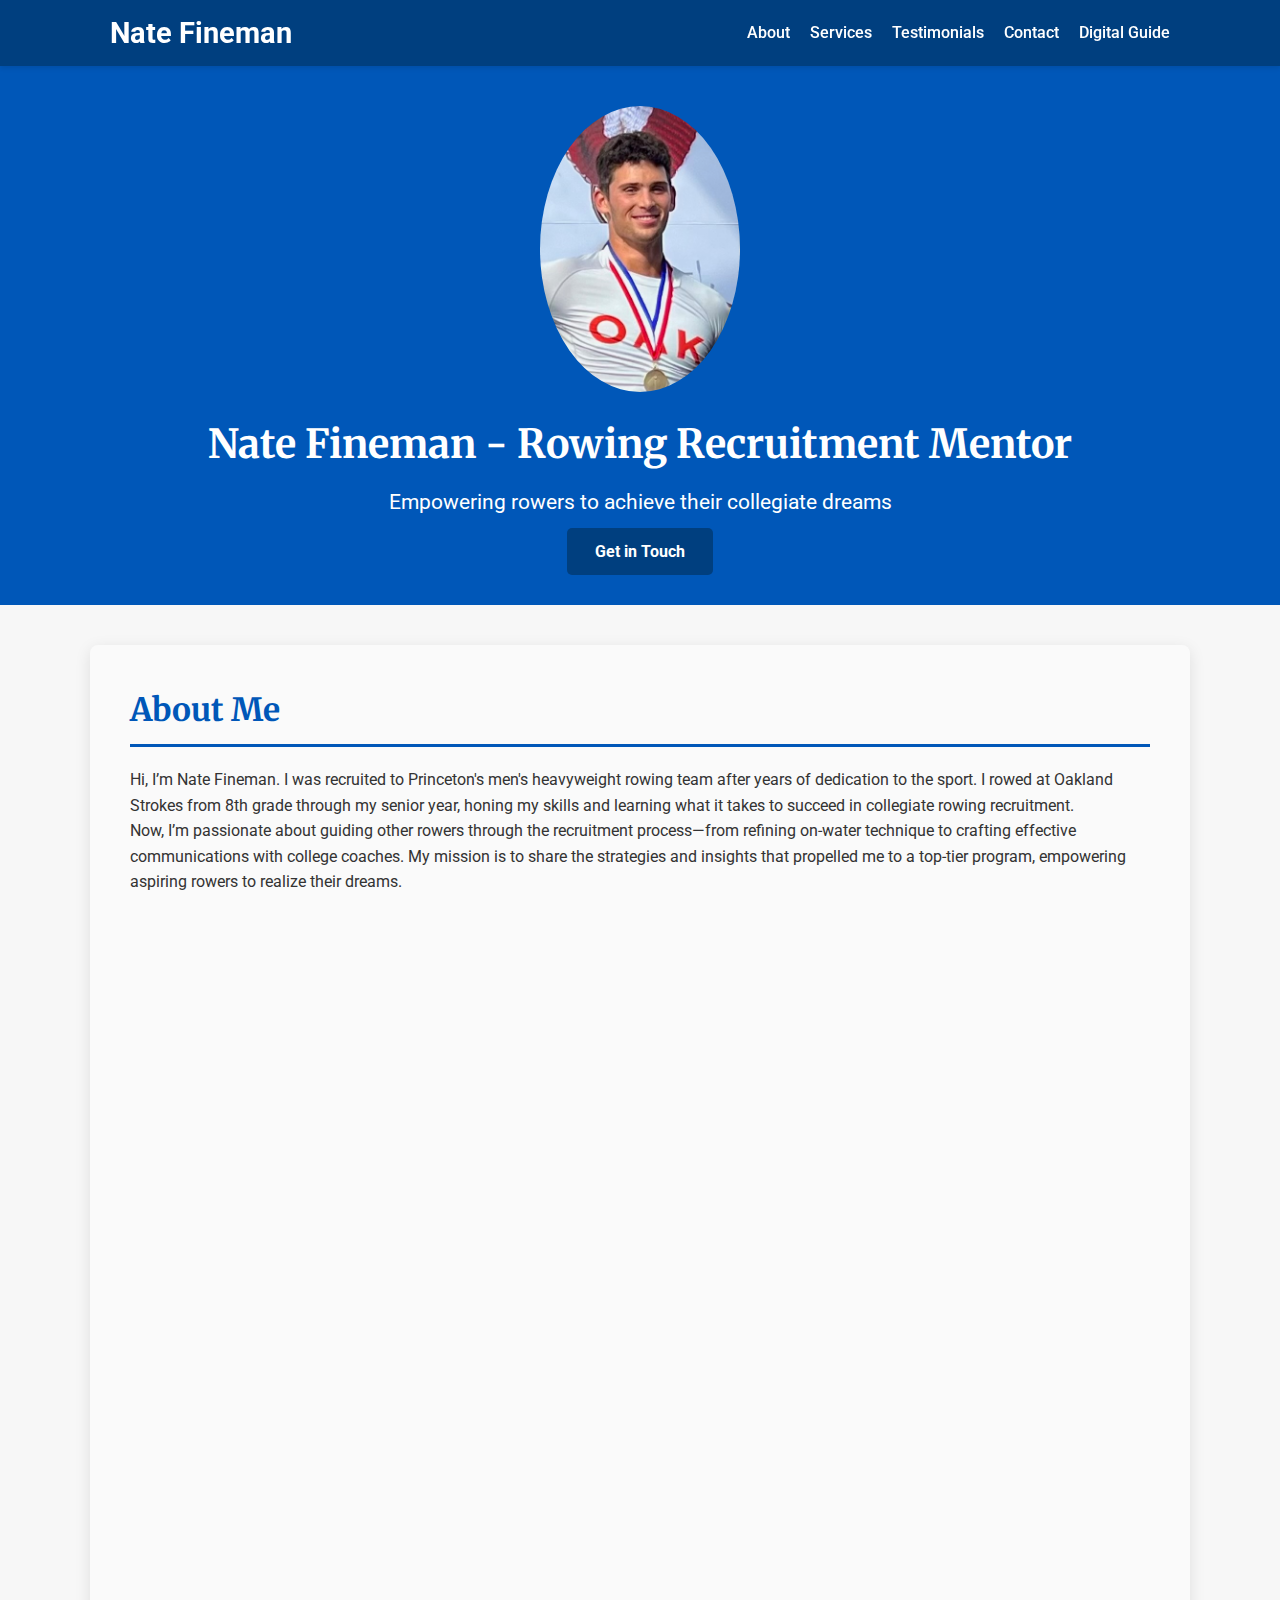
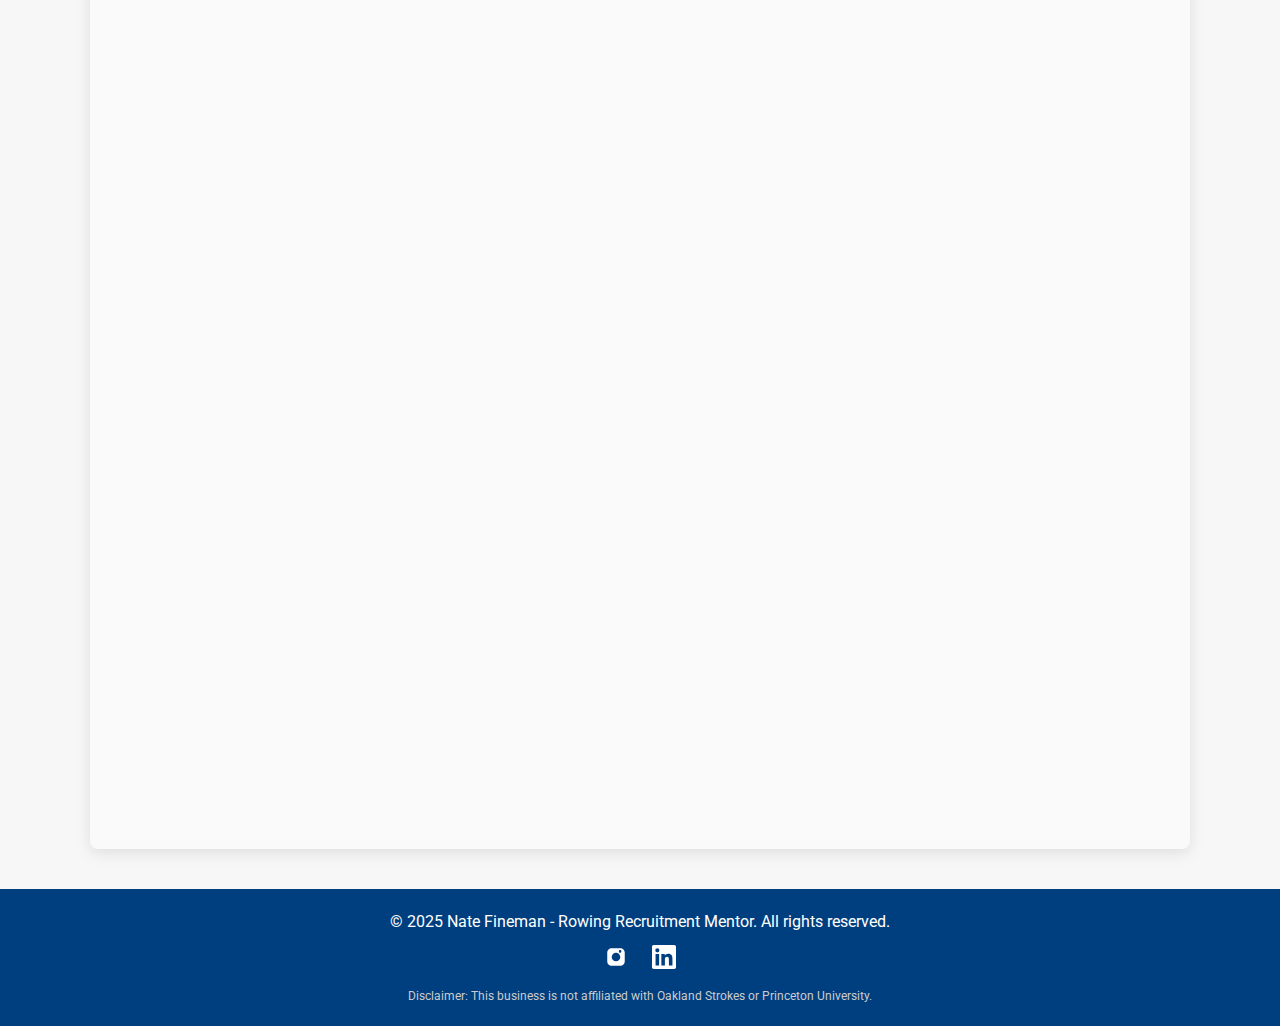
==== commit a68b7a72: "Update index.html" ====
--- a/index.html
+++ b/index.html
@@ -136,42 +136,41 @@
       }
     }
     
-    /* Hero Section */
+    /* Hero Section (Updated) */
     header {
       position: relative;
-      background: url('https://i.ytimg.com/vi/2VsA6l3FQAg/maxresdefault.jpg') no-repeat center center/cover;
-      background-attachment: fixed;
-      height: 70vh;
+      /* Remove the old background image and height setting */
+      background-color: #0057B8; /* optional background color */
       color: #fff;
       text-align: center;
       display: flex;
       flex-direction: column;
       justify-content: center;
-      padding: 0 20px;
+      padding: 40px 20px;
       overflow: hidden;
     }
+    /* Disable the overlay pseudo-element */
     header::before {
-      content: "";
-      position: absolute;
-      top: 0;
-      left: 0;
-      width: 100%;
-      height: 100%;
-      background: linear-gradient(45deg, rgba(0,0,0,0.6), rgba(0,0,0,0.3));
-      z-index: 1;
-      pointer-events: none;
+      content: none;
+    }
+    /* Headshot style */
+    .hero-headshot {
+      max-width: 200px;
+      border-radius: 50%;
+      margin: 0 auto 20px auto;
+      display: block;
     }
     header h1 {
       position: relative;
       z-index: 3;
-      font-size: 3rem;
+      font-size: 2.5rem;
       margin-bottom: 10px;
       animation: fadeInDown 1s ease-out;
     }
     header p {
       position: relative;
       z-index: 3;
-      font-size: 1.5rem;
+      font-size: 1.3rem;
       margin-bottom: 20px;
       animation: fadeInUp 1s ease-out;
     }
@@ -181,7 +180,7 @@
       animation: fadeIn 1.5s ease-out;
     }
     .hero-cta a {
-      background: #0057B8;
+      background: #003f7f;
       color: #fff;
       padding: 14px 28px;
       border-radius: 5px;
@@ -189,7 +188,7 @@
       transition: background 0.3s, transform 0.3s;
     }
     .hero-cta a:hover {
-      background: #003f7f;
+      background: #002f60;
       transform: scale(1.05);
     }
     
@@ -389,12 +388,16 @@
         <li><a href="#testimonials">Testimonials</a></li>
         <li><a href="#contact">Contact</a></li>
         <!-- Updated Digital Guide Link -->
-        <li><a href="./guide.html">Digital Guide</a></li>
+        <li><a href="guide.html">Digital Guide</a></li>
       </ul>
     </div>
   </nav>
   
+  <!-- Hero Section with Headshot -->
   <header>
+    <!-- Insert the new headshot here -->
+    <img src="FullSizeRender.jpeg" alt="Nate Fineman Headshot" class="hero-headshot">
+    
     <h1>Nate Fineman - Rowing Recruitment Mentor</h1>
     <p>Empowering rowers to achieve their collegiate dreams</p>
     <div class="hero-cta">
@@ -416,7 +419,7 @@
         <h2 class="section-title">Digital Guide</h2>
         <p>Discover our comprehensive digital guide to improving your 2K erg time! Perfect for rowers at all levels looking to refine their technique and boost performance. Click below to learn more and purchase your copy today.</p>
         <div style="text-align:center; margin-top:20px;">
-          <a href="./guide.html" class="btn" style="padding: 14px 28px; background: #0057B8; color: #fff; text-decoration: none; border-radius: 5px;">View Digital Guide</a>
+          <a href="guide.html" class="btn" style="padding: 14px 28px; background: #0057B8; color: #fff; text-decoration: none; border-radius: 5px;">View Digital Guide</a>
         </div>
       </section>
       
@@ -520,15 +523,21 @@
       menuToggle.setAttribute('aria-expanded', expanded);
     });
     
-    // Smooth Scrolling for Nav Links
+    // Smooth Scrolling for Nav Links (only intercepts links starting with "#")
     document.querySelectorAll('nav a').forEach(anchor => {
       anchor.addEventListener('click', function(e) {
-        e.preventDefault();
-        const targetID = this.getAttribute('href').substring(1);
-        document.getElementById(targetID).scrollIntoView({ behavior: 'smooth' });
-        if (window.innerWidth < 768) {
-          navMenu.classList.remove('open');
-          menuToggle.setAttribute('aria-expanded', false);
+        const href = this.getAttribute('href');
+        if(href.startsWith("#")) {
+          e.preventDefault();
+          const targetID = href.substring(1);
+          const targetElement = document.getElementById(targetID);
+          if(targetElement) {
+            targetElement.scrollIntoView({ behavior: 'smooth' });
+          }
+          if (window.innerWidth < 768) {
+            navMenu.classList.remove('open');
+            menuToggle.setAttribute('aria-expanded', false);
+          }
         }
       });
     });
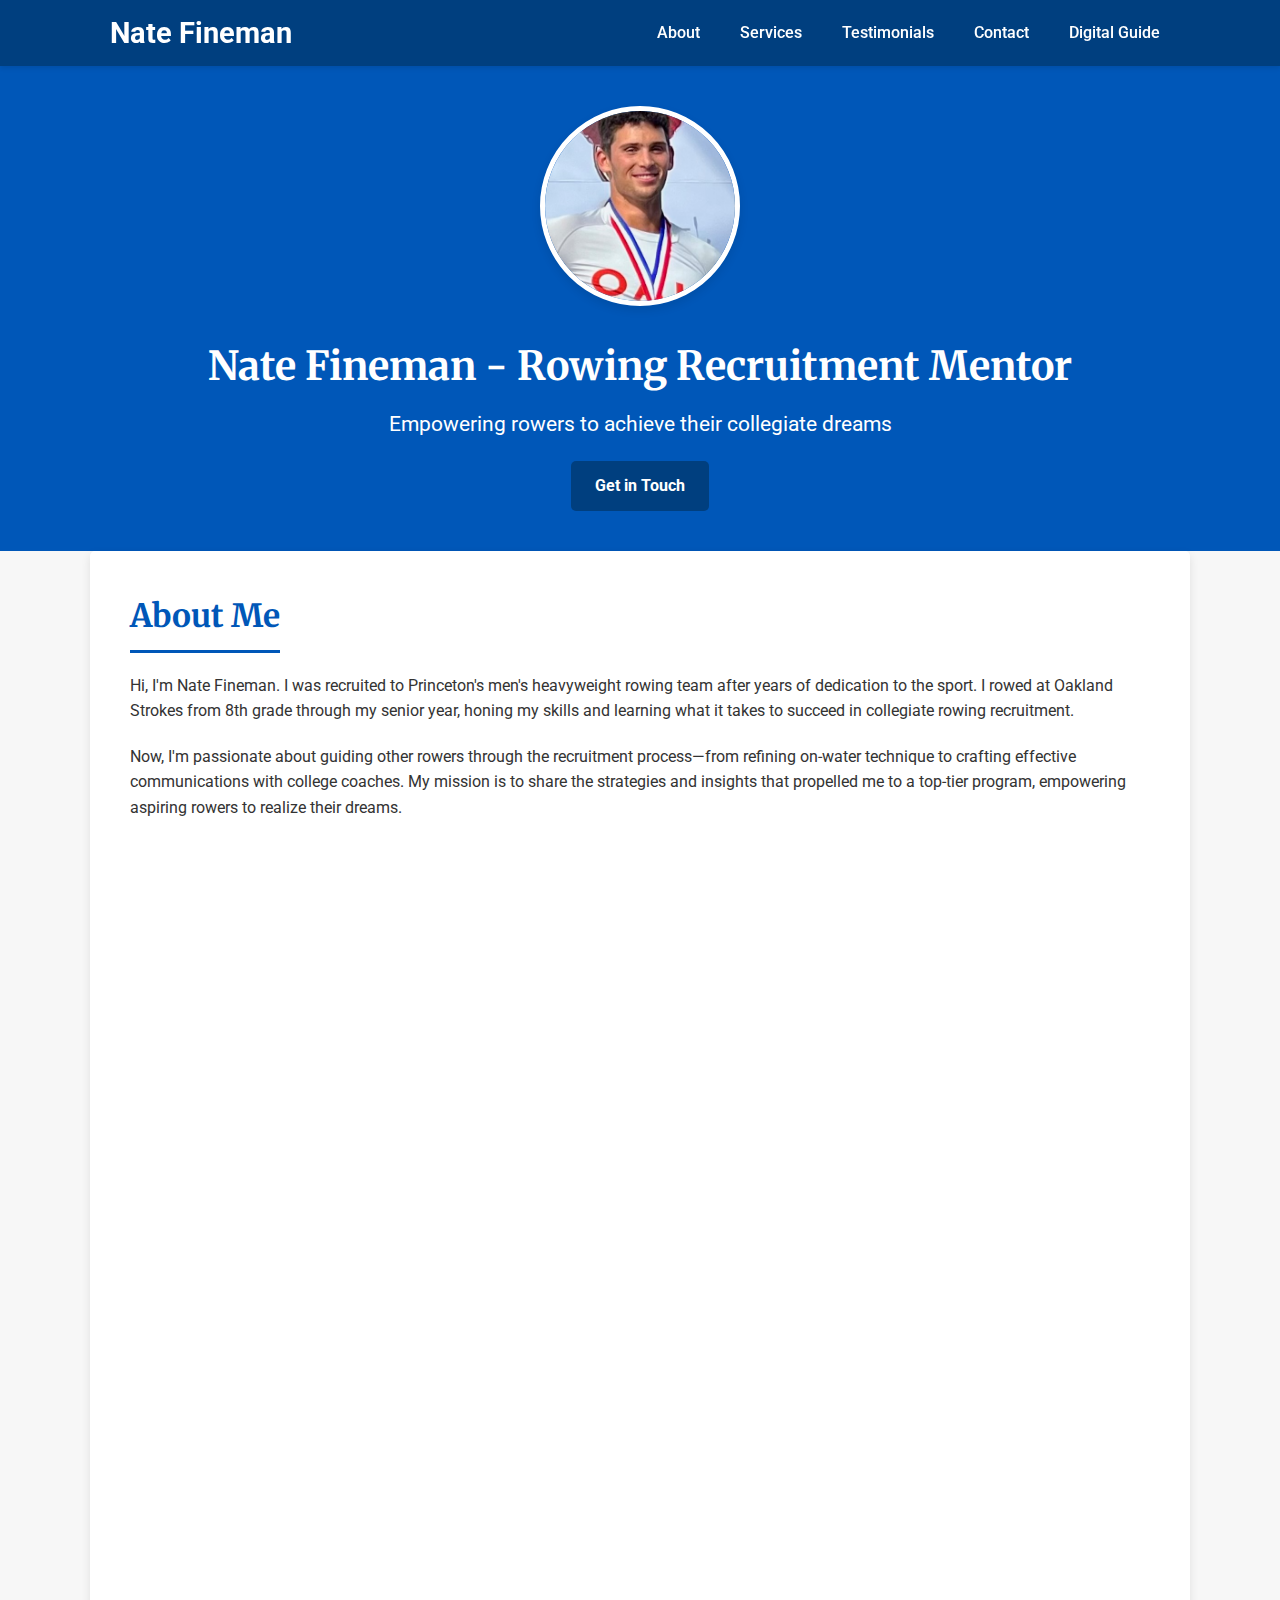
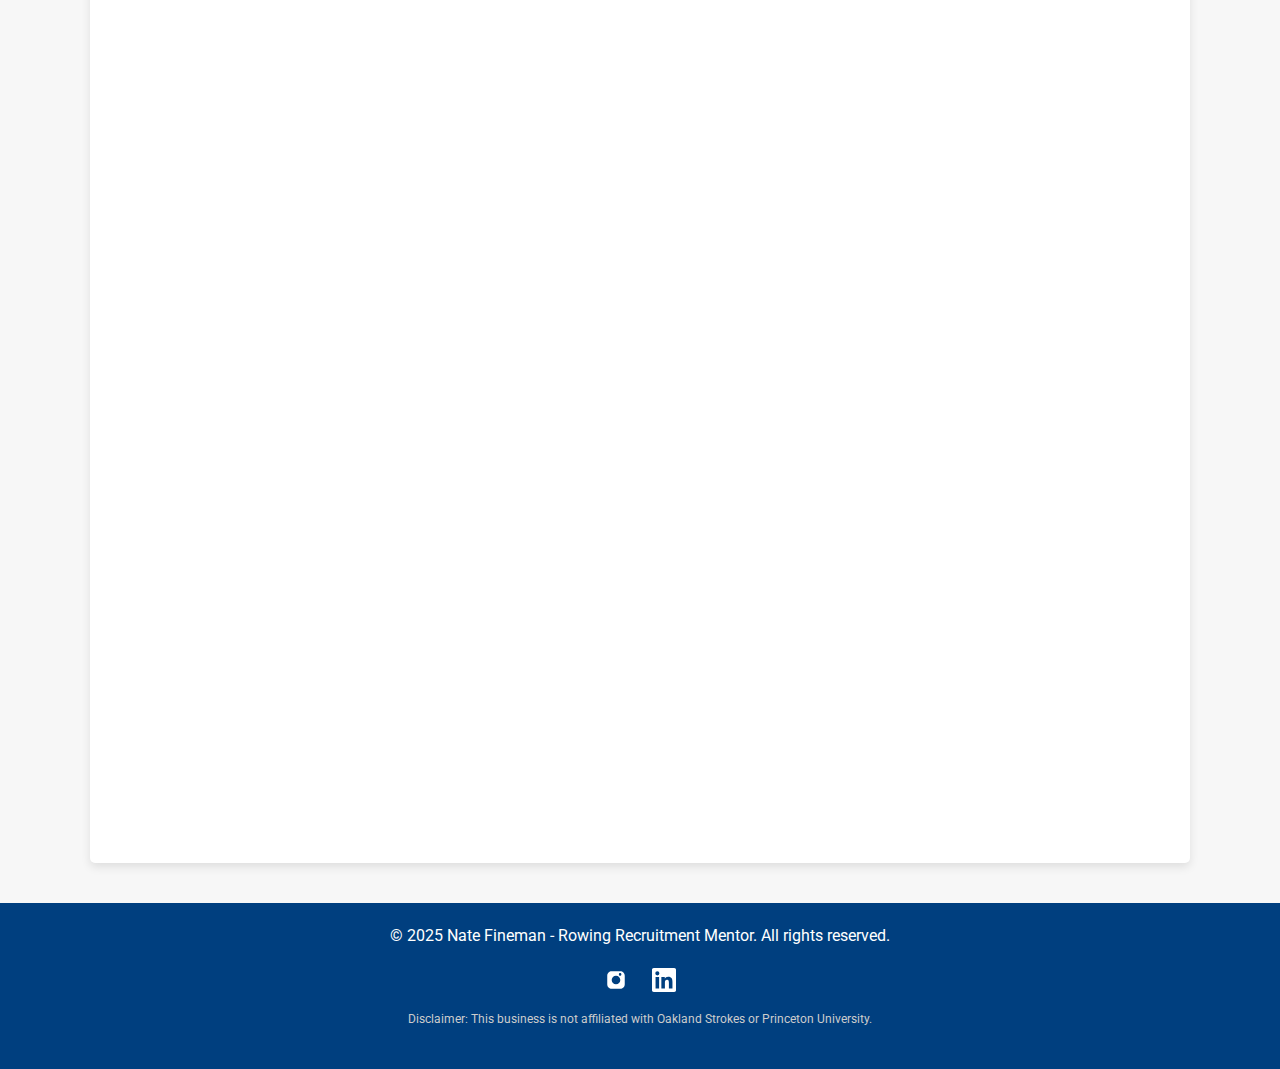
==== commit 80c8e198: "Update index.html" ====
--- a/index.html
+++ b/index.html
@@ -23,7 +23,7 @@
   <meta name="twitter:description" content="Helping rowers get recruited to top colleges and teams.">
   <meta name="twitter:image" content="https://i.ytimg.com/vi/2VsA6l3FQAg/maxresdefault.jpg">
   
-  <!-- JSON-LD Structured Data with expanded social profiles -->
+  <!-- Structured Data -->
   <script type="application/ld+json">
   {
     "@context": "http://schema.org",
@@ -38,347 +38,16 @@
   }
   </script>
   
-  <!-- Google Fonts: Merriweather for headings, Roboto for body -->
+  <!-- Google Fonts -->
   <link href="https://fonts.googleapis.com/css2?family=Merriweather:wght@700&family=Roboto:wght@400;700&display=swap" rel="stylesheet">
   
-  <!-- Polyfill for Intersection Observer (for older browsers) -->
-  <script async src="https://polyfill.io/v3/polyfill.min.js?features=IntersectionObserver"></script>
-  
   <!-- CSS -->
-  <style>
-    /* Reset & Base Styles */
-    * {
-      margin: 0;
-      padding: 0;
-      box-sizing: border-box;
-    }
-    body {
-      font-family: 'Roboto', sans-serif;
-      background: #f7f7f7;
-      color: #333;
-      line-height: 1.6;
-      scroll-behavior: smooth;
-    }
-    h1, h2, h3 {
-      font-family: 'Merriweather', serif;
-    }
-    a {
-      text-decoration: none;
-      color: inherit;
-    }
-    button {
-      border: none;
-      cursor: pointer;
-      font-family: inherit;
-    }
-    a:focus, button:focus, input:focus, textarea:focus {
-      outline: 2px dashed #0057B8;
-      outline-offset: 3px;
-    }
-    
-    /* Navigation */
-    nav {
-      background: #003f7f;
-      box-shadow: 0 2px 5px rgba(0,0,0,0.1);
-      position: sticky;
-      top: 0;
-      z-index: 999;
-    }
-    .nav-container {
-      max-width: 1100px;
-      margin: 0 auto;
-      padding: 10px 20px;
-      display: flex;
-      justify-content: space-between;
-      align-items: center;
-    }
-    .nav-logo {
-      font-size: 1.8rem;
-      font-weight: 700;
-      color: #fff;
-    }
-    .nav-menu {
-      list-style: none;
-      display: flex;
-      align-items: center;
-    }
-    .nav-menu li {
-      margin-left: 20px;
-    }
-    .nav-menu li a {
-      color: #fff;
-      font-weight: 500;
-      transition: color 0.3s;
-    }
-    .nav-menu li a:hover {
-      color: #cce0ff;
-    }
-    .menu-toggle {
-      font-size: 1.8rem;
-      color: #fff;
-      cursor: pointer;
-      background: none;
-      margin-left: 10px;
-    }
-    @media (min-width: 769px) {
-      .menu-toggle {
-        display: none;
-      }
-    }
-    @media (max-width: 768px) {
-      .nav-menu {
-        flex-direction: column;
-        display: none;
-        width: 100%;
-      }
-      .nav-menu.open {
-        display: flex;
-      }
-    }
-    
-    /* Hero Section (Updated) */
-    header {
-      position: relative;
-      /* Remove the old background image and height setting */
-      background-color: #0057B8; /* optional background color */
-      color: #fff;
-      text-align: center;
-      display: flex;
-      flex-direction: column;
-      justify-content: center;
-      padding: 40px 20px;
-      overflow: hidden;
-    }
-    /* Disable the overlay pseudo-element */
-    header::before {
-      content: none;
-    }
-    /* Headshot style */
-    .hero-headshot {
-      max-width: 200px;
-      border-radius: 50%;
-      margin: 0 auto 20px auto;
-      display: block;
-    }
-    header h1 {
-      position: relative;
-      z-index: 3;
-      font-size: 2.5rem;
-      margin-bottom: 10px;
-      animation: fadeInDown 1s ease-out;
-    }
-    header p {
-      position: relative;
-      z-index: 3;
-      font-size: 1.3rem;
-      margin-bottom: 20px;
-      animation: fadeInUp 1s ease-out;
-    }
-    .hero-cta {
-      position: relative;
-      z-index: 3;
-      animation: fadeIn 1.5s ease-out;
-    }
-    .hero-cta a {
-      background: #003f7f;
-      color: #fff;
-      padding: 14px 28px;
-      border-radius: 5px;
-      font-weight: 700;
-      transition: background 0.3s, transform 0.3s;
-    }
-    .hero-cta a:hover {
-      background: #002f60;
-      transform: scale(1.05);
-    }
-    
-    @keyframes fadeInDown {
-      from { opacity: 0; transform: translateY(-20px); }
-      to { opacity: 1; transform: translateY(0); }
-    }
-    @keyframes fadeInUp {
-      from { opacity: 0; transform: translateY(20px); }
-      to { opacity: 1; transform: translateY(0); }
-    }
-    @keyframes fadeIn {
-      from { opacity: 0; }
-      to { opacity: 1; }
-    }
-    
-    /* Main Content */
-    .container {
-      max-width: 1100px;
-      margin: 40px auto;
-      background: #fafafa;
-      padding: 40px;
-      border-radius: 8px;
-      box-shadow: 0 4px 16px rgba(0,0,0,0.1);
-    }
-    section {
-      margin-bottom: 60px;
-      opacity: 0;
-      transform: translateY(20px);
-      transition: opacity 0.6s ease-out, transform 0.6s ease-out;
-    }
-    section.in-view {
-      opacity: 1;
-      transform: translateY(0);
-    }
-    .section-title {
-      margin-bottom: 20px;
-      color: #0057B8;
-      font-size: 2rem;
-      border-bottom: 3px solid #0057B8;
-      padding-bottom: 8px;
-    }
-    
-    /* Services Section (CSS Grid) */
-    .services {
-      display: grid;
-      grid-template-columns: repeat(auto-fit, minmax(300px, 1fr));
-      gap: 20px;
-    }
-    .service {
-      padding: 20px;
-      background: #fafafa;
-      border: 1px solid #ddd;
-      border-radius: 5px;
-      transition: transform 0.3s, box-shadow 0.3s;
-    }
-    .service:hover {
-      transform: translateY(-8px);
-      box-shadow: 0 8px 20px rgba(0,0,0,0.15);
-    }
-    .service h3 {
-      margin-bottom: 10px;
-      color: #003f7f;
-    }
-    
-    /* Testimonials Carousel */
-    .carousel {
-      position: relative;
-      overflow: hidden;
-      border: 1px solid #ddd;
-      border-radius: 5px;
-      background: #fafafa;
-    }
-    .carousel-inner {
-      display: flex;
-      transition: transform 0.5s ease-in-out;
-    }
-    .carousel-item {
-      min-width: 100%;
-      padding: 40px 20px;
-      text-align: center;
-    }
-    .carousel-controls {
-      position: absolute;
-      top: 50%;
-      width: 100%;
-      display: flex;
-      justify-content: space-between;
-      transform: translateY(-50%);
-    }
-    .carousel-controls button {
-      background: rgba(0,0,0,0.5);
-      color: #fff;
-      padding: 10px;
-      font-size: 1.5rem;
-      transition: background 0.3s;
-    }
-    .carousel-controls button:hover {
-      background: rgba(0,0,0,0.7);
-    }
-    
-    /* Contact Form */
-    form {
-      max-width: 600px;
-      margin: 0 auto;
-    }
-    form label {
-      display: block;
-      margin: 10px 0 5px;
-      font-weight: bold;
-    }
-    form input, form textarea {
-      width: 100%;
-      padding: 12px;
-      border: 1px solid #ddd;
-      border-radius: 5px;
-      margin-bottom: 15px;
-      background: #fff;
-      color: #333;
-    }
-    form button {
-      background: #0057B8;
-      color: #fff;
-      padding: 12px 24px;
-      border-radius: 5px;
-      font-size: 1rem;
-      transition: background 0.3s, transform 0.3s;
-    }
-    form button:hover {
-      background: #003f7f;
-      transform: scale(1.02);
-    }
-    
-    /* Footer */
-    footer {
-      background: #003f7f;
-      color: #fff;
-      text-align: center;
-      padding: 20px;
-      margin-top: 20px;
-    }
-    footer .social-links {
-      margin-top: 10px;
-    }
-    footer .social-links a {
-      margin: 0 10px;
-      transition: color 0.3s;
-    }
-    footer .social-links a:hover {
-      color: #cce0ff;
-    }
-    footer .disclaimer {
-      font-size: 0.75rem;
-      margin-top: 10px;
-      color: #ccc;
-    }
-    
-    /* Back-to-Top Button */
-    #backToTop {
-      position: fixed;
-      bottom: 30px;
-      right: 30px;
-      background: #0057B8;
-      color: #fff;
-      border-radius: 50%;
-      width: 50px;
-      height: 50px;
-      font-size: 1.5rem;
-      display: none;
-      align-items: center;
-      justify-content: center;
-      box-shadow: 0 4px 8px rgba(0,0,0,0.2);
-      transition: background 0.3s, transform 0.3s;
-      z-index: 1000;
-    }
-    #backToTop:hover {
-      background: #003f7f;
-      transform: scale(1.05);
-    }
-    
-    /* Additional focus styling for interactive elements */
-    button:focus, a:focus {
-      box-shadow: 0 0 0 3px #0057B8;
-    }
-  </style>
+  <link rel="stylesheet" href="styles.css">
 </head>
 <body>
   <!-- Navigation -->
-  <nav role="navigation">
-    <div class="nav-container">
+  <nav class="nav" role="navigation">
+    <div class="container nav-container">
       <div class="nav-logo">Nate Fineman</div>
       <!-- Mobile menu toggle -->
       <button class="menu-toggle" id="mobile-menu" aria-label="Toggle navigation" aria-controls="nav-menu" aria-expanded="false">&#9776;</button>
@@ -387,105 +56,110 @@
         <li><a href="#services">Services</a></li>
         <li><a href="#testimonials">Testimonials</a></li>
         <li><a href="#contact">Contact</a></li>
-        <!-- Updated Digital Guide Link -->
         <li><a href="guide.html">Digital Guide</a></li>
       </ul>
     </div>
   </nav>
   
-  <!-- Hero Section with Headshot -->
-  <header>
-    <!-- Insert the new headshot here -->
+  <!-- Hero Section -->
+  <header class="hero">
     <img src="FullSizeRender.jpeg" alt="Nate Fineman Headshot" class="hero-headshot">
-    
     <h1>Nate Fineman - Rowing Recruitment Mentor</h1>
     <p>Empowering rowers to achieve their collegiate dreams</p>
     <div class="hero-cta">
-      <a href="#contact">Get in Touch</a>
+      <a href="#contact" class="btn">Get in Touch</a>
     </div>
   </header>
   
   <!-- Main Content -->
-  <main id="mainContent">
-    <div class="container">
-      <section id="about">
+  <main id="main-content">
+    <div class="container card">
+      <!-- About Section -->
+      <section id="about" class="section">
         <h2 class="section-title">About Me</h2>
-        <p>Hi, I’m Nate Fineman. I was recruited to Princeton's men's heavyweight rowing team after years of dedication to the sport. I rowed at Oakland Strokes from 8th grade through my senior year, honing my skills and learning what it takes to succeed in collegiate rowing recruitment.</p>
-        <p>Now, I’m passionate about guiding other rowers through the recruitment process—from refining on-water technique to crafting effective communications with college coaches. My mission is to share the strategies and insights that propelled me to a top-tier program, empowering aspiring rowers to realize their dreams.</p>
+        <p>Hi, I'm Nate Fineman. I was recruited to Princeton's men's heavyweight rowing team after years of dedication to the sport. I rowed at Oakland Strokes from 8th grade through my senior year, honing my skills and learning what it takes to succeed in collegiate rowing recruitment.</p>
+        <p>Now, I'm passionate about guiding other rowers through the recruitment process—from refining on-water technique to crafting effective communications with college coaches. My mission is to share the strategies and insights that propelled me to a top-tier program, empowering aspiring rowers to realize their dreams.</p>
       </section>
       
-      <!-- New Digital Guide Promo Section -->
-      <section id="digital-guide">
+      <!-- Digital Guide Promo Section -->
+      <section id="digital-guide" class="section">
         <h2 class="section-title">Digital Guide</h2>
         <p>Discover our comprehensive digital guide to improving your 2K erg time! Perfect for rowers at all levels looking to refine their technique and boost performance. Click below to learn more and purchase your copy today.</p>
         <div style="text-align:center; margin-top:20px;">
-          <a href="guide.html" class="btn" style="padding: 14px 28px; background: #0057B8; color: #fff; text-decoration: none; border-radius: 5px;">View Digital Guide</a>
+          <a href="guide.html" class="btn">View Digital Guide</a>
         </div>
       </section>
       
       <!-- Services Section -->
-      <section id="services">
+      <section id="services" class="section">
         <h2 class="section-title">Services</h2>
-        <div class="services">
-          <div class="service">
+        <div class="services-grid">
+          <div class="service-card">
             <h3>Video Consultations</h3>
             <p>Connect one-on-one via video calls to receive personalized advice and strategies tailored to your unique strengths and recruitment goals.</p>
           </div>
-          <div class="service">
+          <div class="service-card">
             <h3>PDF Guides</h3>
             <p>Access professionally curated PDF guides filled with actionable tips and insights to help you navigate the recruitment process with confidence.</p>
           </div>
-          <div class="service">
-            <h3>Ongoing Mentorship &amp; Coaching</h3>
+          <div class="service-card">
+            <h3>Ongoing Mentorship</h3>
             <p>Benefit from continuous support and expert guidance through regular mentorship sessions designed to refine your skills and keep you on track toward success.</p>
           </div>
         </div>
       </section>
       
-      <!-- Testimonials Section with Carousel -->
-      <section id="testimonials">
+      <!-- Testimonials Section -->
+      <section id="testimonials" class="section">
         <h2 class="section-title">Testimonials</h2>
-        <div class="carousel" id="carousel">
+        <div class="carousel" id="carousel" aria-label="Testimonials from clients">
           <div class="carousel-inner">
-            <div class="carousel-item">
-              <p>"Nate’s guidance transformed my approach to rowing recruitment. His insights on technique and coach communication made all the difference!"</p>
+            <div class="carousel-item" role="tabpanel" id="testimonial-1" aria-labelledby="testimonial-1-tab">
+              <p>"Nate's guidance transformed my approach to rowing recruitment. His insights on technique and coach communication made all the difference!"</p>
               <p><strong>- A Recruited Rower</strong></p>
             </div>
-            <div class="carousel-item">
+            <div class="carousel-item" role="tabpanel" id="testimonial-2" aria-labelledby="testimonial-2-tab">
               <p>"Thanks to Nate, I refined my training and learned how to effectively reach out to college coaches. His mentorship was invaluable!"</p>
               <p><strong>- Another Successful Recruit</strong></p>
             </div>
           </div>
           <div class="carousel-controls">
-            <button id="prev" aria-label="Previous">&#10094;</button>
-            <button id="next" aria-label="Next">&#10095;</button>
+            <button id="prev" aria-label="Previous testimonial">&#10094;</button>
+            <button id="next" aria-label="Next testimonial">&#10095;</button>
           </div>
         </div>
       </section>
       
       <!-- Contact Section -->
-      <section id="contact">
+      <section id="contact" class="section">
         <h2 class="section-title">Contact Me</h2>
-        <form action="https://formspree.io/f/mldglbzp" method="POST">
-          <label for="name">Name</label>
-          <input type="text" id="name" name="name" placeholder="Your full name" required>
+        <form action="https://formspree.io/f/mldglbzp" method="POST" class="form" id="contact-form">
+          <div class="form-group">
+            <label for="name">Name</label>
+            <input type="text" id="name" name="name" placeholder="Your full name" required>
+          </div>
           
-          <label for="email">Email</label>
-          <input type="email" id="email" name="email" placeholder="Your email address" required>
+          <div class="form-group">
+            <label for="email">Email</label>
+            <input type="email" id="email" name="email" placeholder="Your email address" required>
+          </div>
           
-          <label for="message">Message</label>
-          <textarea id="message" name="message" rows="5" placeholder="How can I help you?" required></textarea>
+          <div class="form-group">
+            <label for="message">Message</label>
+            <textarea id="message" name="message" rows="5" placeholder="How can I help you?" required></textarea>
+          </div>
           
-          <button type="submit">Send Message</button>
+          <button type="submit" class="btn">Send Message</button>
         </form>
       </section>
     </div>
   </main>
   
-  <footer>
+  <!-- Footer -->
+  <footer class="footer">
     <p>&copy; 2025 Nate Fineman - Rowing Recruitment Mentor. All rights reserved.</p>
     <div class="social-links">
-      <a href="https://instagram.com/nathanfineman" target="_blank" aria-label="Instagram">
+      <a href="https://instagram.com/nathanfineman" target="_blank" rel="noopener" aria-label="Instagram">
         <svg xmlns="http://www.w3.org/2000/svg" width="24" height="24" viewBox="0 0 512 512">
           <path fill="currentColor" d="M349.33,69.33H162.67C113.97,69.33,69.33,113.97,69.33,162.67v186.67
             c0,48.7,44.64,93.33,93.33,93.33h186.67c48.7,0,93.33-44.64,93.33-93.33V162.67
@@ -495,7 +169,7 @@
             s11.98-26.73,26.73-26.73S370.67,121.24,370.67,136z"/>
         </svg>
       </a>
-      <a href="https://www.linkedin.com/in/nate-fineman-291195262/" target="_blank" aria-label="LinkedIn">
+      <a href="https://www.linkedin.com/in/nate-fineman-291195262/" target="_blank" rel="noopener" aria-label="LinkedIn">
         <svg width="24" height="24" viewBox="0 0 24 24">
           <path fill="currentColor" d="M20.447 20.452h-3.554v-5.569c0-1.327-.027-3.037-1.852-3.037-1.853 
           0-2.137 1.445-2.137 2.939v5.667H9.357V9h3.414v1.561h.049c.476-.9 1.637-1.852 
@@ -510,89 +184,10 @@
     <p class="disclaimer">Disclaimer: This business is not affiliated with Oakland Strokes or Princeton University.</p>
   </footer>
   
-  <button id="backToTop" aria-label="Back to Top">&#8679;</button>
+  <!-- Back to Top Button -->
+  <button id="back-to-top" class="back-to-top" aria-label="Back to Top">&#8679;</button>
   
   <!-- JavaScript -->
-  <script>
-    // Mobile Navigation Toggle
-    const menuToggle = document.getElementById('mobile-menu');
-    const navMenu = document.getElementById('nav-menu');
-    menuToggle.addEventListener('click', () => {
-      navMenu.classList.toggle('open');
-      const expanded = navMenu.classList.contains('open');
-      menuToggle.setAttribute('aria-expanded', expanded);
-    });
-    
-    // Smooth Scrolling for Nav Links (only intercepts links starting with "#")
-    document.querySelectorAll('nav a').forEach(anchor => {
-      anchor.addEventListener('click', function(e) {
-        const href = this.getAttribute('href');
-        if(href.startsWith("#")) {
-          e.preventDefault();
-          const targetID = href.substring(1);
-          const targetElement = document.getElementById(targetID);
-          if(targetElement) {
-            targetElement.scrollIntoView({ behavior: 'smooth' });
-          }
-          if (window.innerWidth < 768) {
-            navMenu.classList.remove('open');
-            menuToggle.setAttribute('aria-expanded', false);
-          }
-        }
-      });
-    });
-    
-    // Testimonials Carousel Functionality
-    const carousel = document.getElementById('carousel');
-    const carouselInner = carousel.querySelector('.carousel-inner');
-    const carouselItems = carousel.querySelectorAll('.carousel-item');
-    const prevButton = document.getElementById('prev');
-    const nextButton = document.getElementById('next');
-    let currentIndex = 0;
-    const totalItems = carouselItems.length;
-    let autoAdvanceInterval;
-    
-    function showItem(index) {
-      carouselInner.style.transform = `translateX(-${index * 100}%)`;
-    }
-    
-    function autoAdvance() {
-      currentIndex = (currentIndex + 1) % totalItems;
-      showItem(currentIndex);
-    }
-    
-    prevButton.addEventListener('click', () => {
-      currentIndex = (currentIndex - 1 + totalItems) % totalItems;
-      showItem(currentIndex);
-    });
-    nextButton.addEventListener('click', () => {
-      currentIndex = (currentIndex + 1) % totalItems;
-      showItem(currentIndex);
-    });
-    
-    autoAdvanceInterval = setInterval(autoAdvance, 5000);
-    carousel.addEventListener('mouseenter', () => clearInterval(autoAdvanceInterval));
-    carousel.addEventListener('mouseleave', () => autoAdvanceInterval = setInterval(autoAdvance, 5000));
-    
-    // Back-to-Top Button
-    const backToTop = document.getElementById('backToTop');
-    window.addEventListener('scroll', () => {
-      backToTop.style.display = (window.pageYOffset > 300) ? 'flex' : 'none';
-    });
-    backToTop.addEventListener('click', () => {
-      window.scrollTo({ top: 0, behavior: 'smooth' });
-    });
-    
-    // Section Fade-In on Scroll using Intersection Observer
-    const observer = new IntersectionObserver(entries => {
-      entries.forEach(entry => {
-        if (entry.isIntersecting) {
-          entry.target.classList.add('in-view');
-          observer.unobserve(entry.target);
-        }
-      });
-    }, { threshold: 0.1 });
-    document.querySelectorAll('section').forEach(section => observer.observe(section));
-  </script>
+  <script src="scripts.js"></script>
 </body>
 </html>
--- a/styles.css
+++ b/styles.css
@@ -0,0 +1,565 @@
+/* 
+ * Main Stylesheet for Nate Fineman's Rowing Mentor Website
+ * Created: February 2025
+ */
+
+:root {
+  /* Color Variables */
+  --primary: #0057B8;
+  --primary-dark: #003f7f;
+  --primary-darker: #002f60;
+  --primary-light: #cce0ff;
+  --background: #f7f7f7;
+  --white: #fff;
+  --light-gray: #fafafa;
+  --border: #ddd;
+  --text: #333;
+  --text-light: #666;
+  --text-lighter: #999;
+  
+  /* Spacing Variables */
+  --spacing-xs: 5px;
+  --spacing-sm: 10px;
+  --spacing-md: 20px;
+  --spacing-lg: 40px;
+  --spacing-xl: 60px;
+  
+  /* Border Variables */
+  --border-radius: 5px;
+  --box-shadow: 0 4px 10px rgba(0,0,0,0.1);
+  --box-shadow-lg: 0 8px 20px rgba(0,0,0,0.15);
+}
+
+/* ---------- Reset & Base Styles ---------- */
+* {
+  margin: 0;
+  padding: 0;
+  box-sizing: border-box;
+}
+
+html {
+  scroll-behavior: smooth;
+}
+
+body {
+  font-family: 'Roboto', sans-serif;
+  background: var(--background);
+  color: var(--text);
+  line-height: 1.6;
+  min-height: 100vh;
+  display: flex;
+  flex-direction: column;
+}
+
+h1, h2, h3 {
+  font-family: 'Merriweather', serif;
+  margin-bottom: var(--spacing-md);
+  color: var(--primary);
+}
+
+h1 {
+  font-size: 2.5rem;
+}
+
+h2 {
+  font-size: 2rem;
+}
+
+h3 {
+  font-size: 1.5rem;
+}
+
+a {
+  text-decoration: none;
+  color: inherit;
+  transition: color 0.3s, transform 0.3s;
+}
+
+p {
+  margin-bottom: var(--spacing-md);
+}
+
+img {
+  max-width: 100%;
+  height: auto;
+}
+
+button {
+  border: none;
+  cursor: pointer;
+  font-family: inherit;
+  transition: background-color 0.3s, transform 0.3s;
+}
+
+input, textarea, select {
+  font-family: inherit;
+}
+
+a:focus, button:focus, input:focus, textarea:focus {
+  outline: 2px dashed var(--primary);
+  outline-offset: 3px;
+}
+
+main {
+  flex: 1 0 auto;
+}
+
+/* ---------- Layout & Containers ---------- */
+.container {
+  max-width: 1100px;
+  margin: 0 auto;
+  padding: var(--spacing-md);
+}
+
+.container-narrow {
+  max-width: 800px;
+  margin: 0 auto;
+  padding: var(--spacing-md);
+}
+
+.section {
+  margin-bottom: var(--spacing-xl);
+  opacity: 0;
+  transform: translateY(20px);
+  transition: opacity 0.6s ease-out, transform 0.6s ease-out;
+}
+
+.section.in-view {
+  opacity: 1;
+  transform: translateY(0);
+}
+
+.section-title {
+  margin-bottom: var(--spacing-md);
+  color: var(--primary);
+  font-size: 2rem;
+  border-bottom: 3px solid var(--primary);
+  padding-bottom: 8px;
+  display: inline-block;
+}
+
+.card {
+  background: var(--white);
+  border-radius: var(--border-radius);
+  box-shadow: var(--box-shadow);
+  padding: var(--spacing-lg);
+  margin-bottom: var(--spacing-lg);
+}
+
+/* ---------- Navigation ---------- */
+.nav {
+  background: var(--primary-dark);
+  box-shadow: 0 2px 5px rgba(0,0,0,0.1);
+  position: sticky;
+  top: 0;
+  z-index: 999;
+}
+
+.nav-container {
+  display: flex;
+  justify-content: space-between;
+  align-items: center;
+  padding: var(--spacing-sm) var(--spacing-md);
+}
+
+.nav-logo {
+  font-size: 1.8rem;
+  font-weight: 700;
+  color: var(--white);
+}
+
+.nav-menu {
+  list-style: none;
+  display: flex;
+  align-items: center;
+}
+
+.nav-menu li {
+  margin-left: var(--spacing-md);
+}
+
+.nav-menu li a {
+  color: var(--white);
+  font-weight: 500;
+  padding: var(--spacing-xs) var(--spacing-sm);
+  border-radius: var(--border-radius);
+}
+
+.nav-menu li a:hover {
+  color: var(--primary-light);
+}
+
+.menu-toggle {
+  font-size: 1.8rem;
+  color: var(--white);
+  cursor: pointer;
+  background: none;
+  display: none;
+}
+
+/* ---------- Hero Section ---------- */
+.hero {
+  background-color: var(--primary);
+  color: var(--white);
+  text-align: center;
+  padding: var(--spacing-lg) var(--spacing-md);
+}
+
+.hero-headshot {
+  width: 200px;
+  height: 200px;
+  border-radius: 50%;
+  margin: 0 auto var(--spacing-md);
+  object-fit: cover;
+  border: 5px solid var(--white);
+  box-shadow: var(--box-shadow);
+}
+
+.hero h1 {
+  color: var(--white);
+  margin-bottom: var(--spacing-sm);
+  animation: fadeInDown 1s ease-out;
+}
+
+.hero p {
+  font-size: 1.3rem;
+  margin-bottom: var(--spacing-md);
+  animation: fadeInUp 1s ease-out;
+}
+
+.hero-cta {
+  animation: fadeIn 1.5s ease-out;
+}
+
+/* ---------- Buttons ---------- */
+.btn {
+  display: inline-block;
+  background: var(--primary-dark);
+  color: var(--white);
+  padding: 12px 24px;
+  border-radius: var(--border-radius);
+  font-weight: 700;
+  text-align: center;
+  transition: background 0.3s, transform 0.3s;
+}
+
+.btn:hover {
+  background: var(--primary-darker);
+  transform: scale(1.05);
+}
+
+.btn-back {
+  display: inline-block;
+  margin-bottom: var(--spacing-md);
+}
+
+/* ---------- Services Section ---------- */
+.services-grid {
+  display: grid;
+  grid-template-columns: repeat(auto-fit, minmax(300px, 1fr));
+  gap: var(--spacing-md);
+}
+
+.service-card {
+  padding: var(--spacing-md);
+  background: var(--light-gray);
+  border: 1px solid var(--border);
+  border-radius: var(--border-radius);
+  transition: transform 0.3s, box-shadow 0.3s;
+}
+
+.service-card:hover {
+  transform: translateY(-8px);
+  box-shadow: var(--box-shadow-lg);
+}
+
+.service-card h3 {
+  color: var(--primary-dark);
+}
+
+/* ---------- Testimonials Carousel ---------- */
+.carousel {
+  position: relative;
+  overflow: hidden;
+  border: 1px solid var(--border);
+  border-radius: var(--border-radius);
+  background: var(--light-gray);
+  margin: var(--spacing-md) 0;
+}
+
+.carousel-inner {
+  display: flex;
+  transition: transform 0.5s ease-in-out;
+}
+
+.carousel-item {
+  min-width: 100%;
+  padding: var(--spacing-lg) var(--spacing-md);
+  text-align: center;
+}
+
+.carousel-controls {
+  position: absolute;
+  top: 50%;
+  width: 100%;
+  display: flex;
+  justify-content: space-between;
+  transform: translateY(-50%);
+}
+
+.carousel-controls button {
+  background: rgba(0,0,0,0.5);
+  color: var(--white);
+  padding: var(--spacing-sm);
+  border-radius: 50%;
+  width: 40px;
+  height: 40px;
+  display: flex;
+  align-items: center;
+  justify-content: center;
+  margin: 0 var(--spacing-sm);
+  transition: background 0.3s;
+}
+
+.carousel-controls button:hover {
+  background: rgba(0,0,0,0.7);
+}
+
+/* ---------- Contact Form ---------- */
+.form {
+  max-width: 600px;
+  margin: 0 auto;
+}
+
+.form-group {
+  margin-bottom: var(--spacing-md);
+}
+
+.form label {
+  display: block;
+  margin-bottom: var(--spacing-xs);
+  font-weight: bold;
+}
+
+.form input, 
+.form textarea {
+  width: 100%;
+  padding: 12px;
+  border: 1px solid var(--border);
+  border-radius: var(--border-radius);
+  background: var(--white);
+  color: var(--text);
+}
+
+.form button {
+  background: var(--primary);
+  color: var(--white);
+  padding: 12px 24px;
+  border-radius: var(--border-radius);
+  font-size: 1rem;
+}
+
+.form button:hover {
+  background: var(--primary-dark);
+  transform: scale(1.02);
+}
+
+/* ---------- Product Details ---------- */
+.product-details {
+  text-align: left;
+  margin-top: var(--spacing-md);
+  padding: var(--spacing-md);
+  border-top: 1px solid var(--border);
+}
+
+.product-details h2 {
+  color: var(--primary);
+  margin-bottom: var(--spacing-sm);
+}
+
+.product-details ul {
+  list-style-type: disc;
+  margin-left: var(--spacing-md);
+  margin-bottom: var(--spacing-md);
+}
+
+.product-details p strong {
+  margin-right: var(--spacing-sm);
+}
+
+/* ---------- Payment Button ---------- */
+.payment-button {
+  text-align: center;
+  margin: var(--spacing-md) 0;
+}
+
+/* ---------- Newsletter ---------- */
+.newsletter {
+  margin-top: var(--spacing-lg);
+  text-align: left;
+}
+
+.newsletter h2 {
+  text-align: center;
+  margin-bottom: var(--spacing-sm);
+}
+
+/* ---------- Footer ---------- */
+.footer {
+  background: var(--primary-dark);
+  color: var(--white);
+  text-align: center;
+  padding: var(--spacing-md);
+  margin-top: auto;
+}
+
+.social-links {
+  margin: var(--spacing-sm) 0;
+}
+
+.social-links a {
+  margin: 0 var(--spacing-sm);
+  color: var(--white);
+  display: inline-block;
+}
+
+.social-links a:hover {
+  color: var(--primary-light);
+  transform: scale(1.1);
+}
+
+.disclaimer {
+  font-size: 0.75rem;
+  margin-top: var(--spacing-sm);
+  color: #ccc;
+}
+
+/* ---------- Back to Top Button ---------- */
+.back-to-top {
+  position: fixed;
+  bottom: 30px;
+  right: 30px;
+  background: var(--primary);
+  color: var(--white);
+  border-radius: 50%;
+  width: 50px;
+  height: 50px;
+  font-size: 1.5rem;
+  display: none;
+  align-items: center;
+  justify-content: center;
+  box-shadow: var(--box-shadow);
+  z-index: 1000;
+}
+
+.back-to-top:hover {
+  background: var(--primary-dark);
+  transform: scale(1.05);
+}
+
+/* ---------- Animations ---------- */
+@keyframes fadeInDown {
+  from { opacity: 0; transform: translateY(-20px); }
+  to { opacity: 1; transform: translateY(0); }
+}
+
+@keyframes fadeInUp {
+  from { opacity: 0; transform: translateY(20px); }
+  to { opacity: 1; transform: translateY(0); }
+}
+
+@keyframes fadeIn {
+  from { opacity: 0; }
+  to { opacity: 1; }
+}
+
+/* ---------- Mailchimp Form Overrides ---------- */
+#mc_embed_signup {
+  background: var(--white) !important;
+  clear: left;
+  font: 14px 'Roboto', Helvetica, Arial, sans-serif;
+  width: 100%;
+  margin-top: var(--spacing-md);
+}
+
+#mc_embed_signup .button {
+  background-color: var(--primary) !important;
+}
+
+#mc_embed_signup .button:hover {
+  background-color: var(--primary-dark) !important;
+}
+
+/* ---------- Media Queries ---------- */
+@media (max-width: 768px) {
+  .menu-toggle {
+    display: block;
+  }
+  
+  .nav-menu {
+    position: absolute;
+    top: 100%;
+    left: 0;
+    width: 100%;
+    flex-direction: column;
+    background: var(--primary-dark);
+    display: none;
+    padding: var(--spacing-sm) 0;
+  }
+  
+  .nav-menu.open {
+    display: flex;
+  }
+  
+  .nav-menu li {
+    margin: var(--spacing-xs) 0;
+    width: 100%;
+    text-align: center;
+  }
+  
+  .nav-menu li a {
+    display: block;
+    padding: var(--spacing-sm);
+  }
+  
+  .services-grid {
+    grid-template-columns: 1fr;
+  }
+  
+  .hero h1 {
+    font-size: 2rem;
+  }
+  
+  .hero p {
+    font-size: 1.1rem;
+  }
+  
+  .section-title {
+    font-size: 1.8rem;
+  }
+  
+  .carousel-controls button {
+    width: 30px;
+    height: 30px;
+  }
+}
+
+@media (max-width: 480px) {
+  .container,
+  .container-narrow {
+    padding: var(--spacing-sm);
+  }
+  
+  .hero-headshot {
+    width: 150px;
+    height: 150px;
+  }
+  
+  .hero h1 {
+    font-size: 1.8rem;
+  }
+  
+  .section-title {
+    font-size: 1.5rem;
+  }
+}
